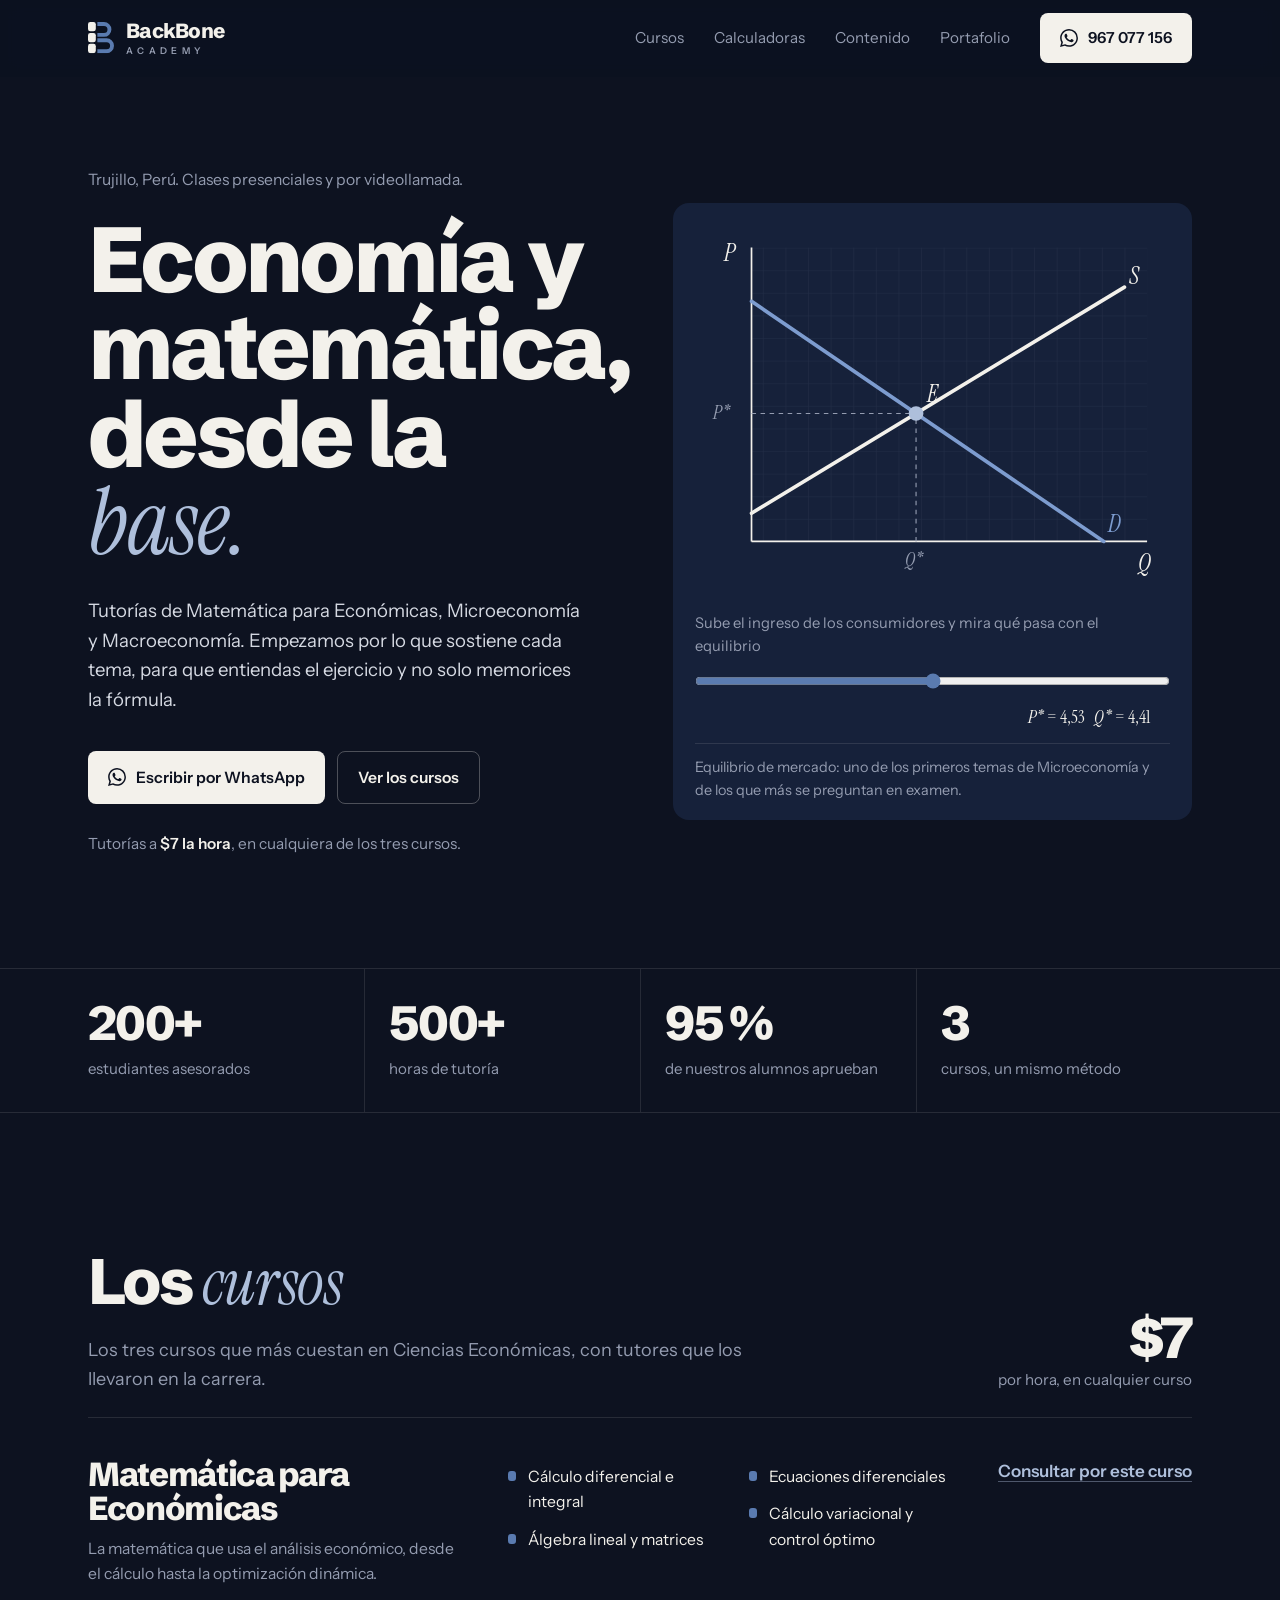
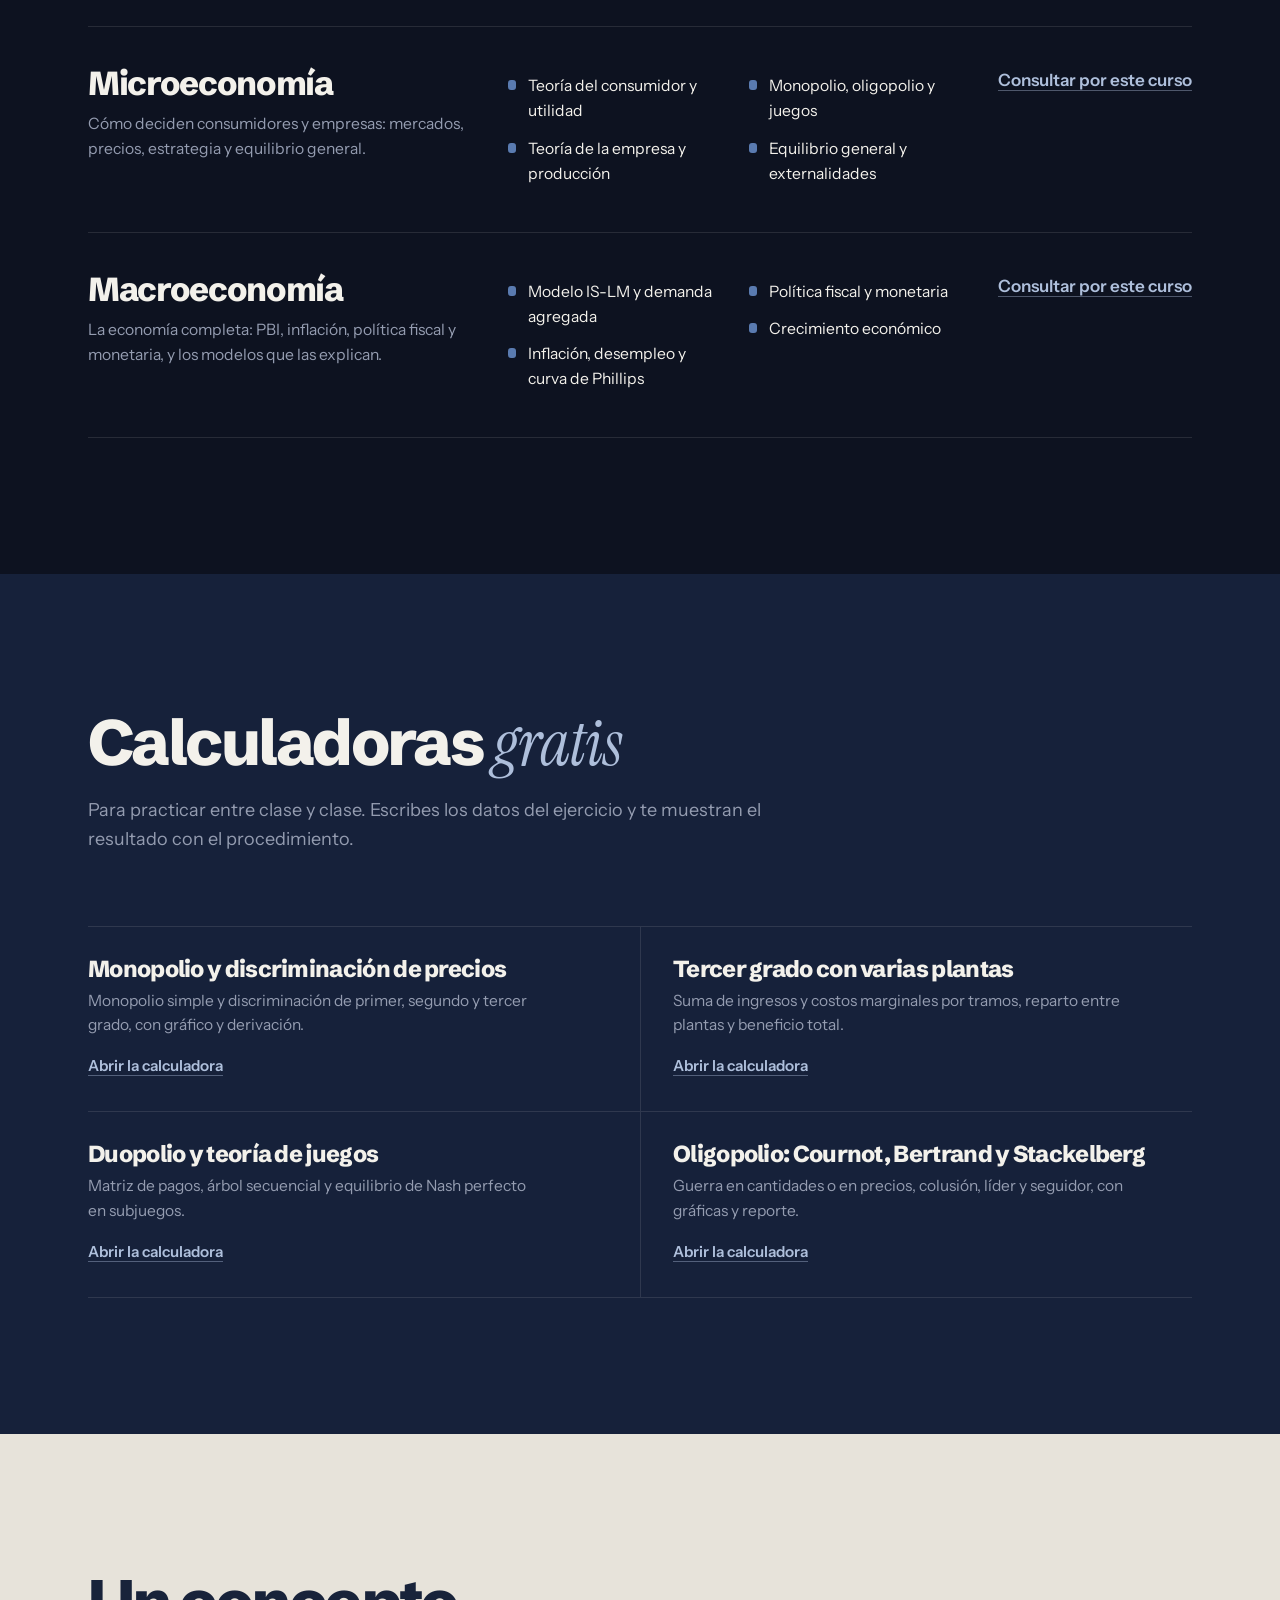
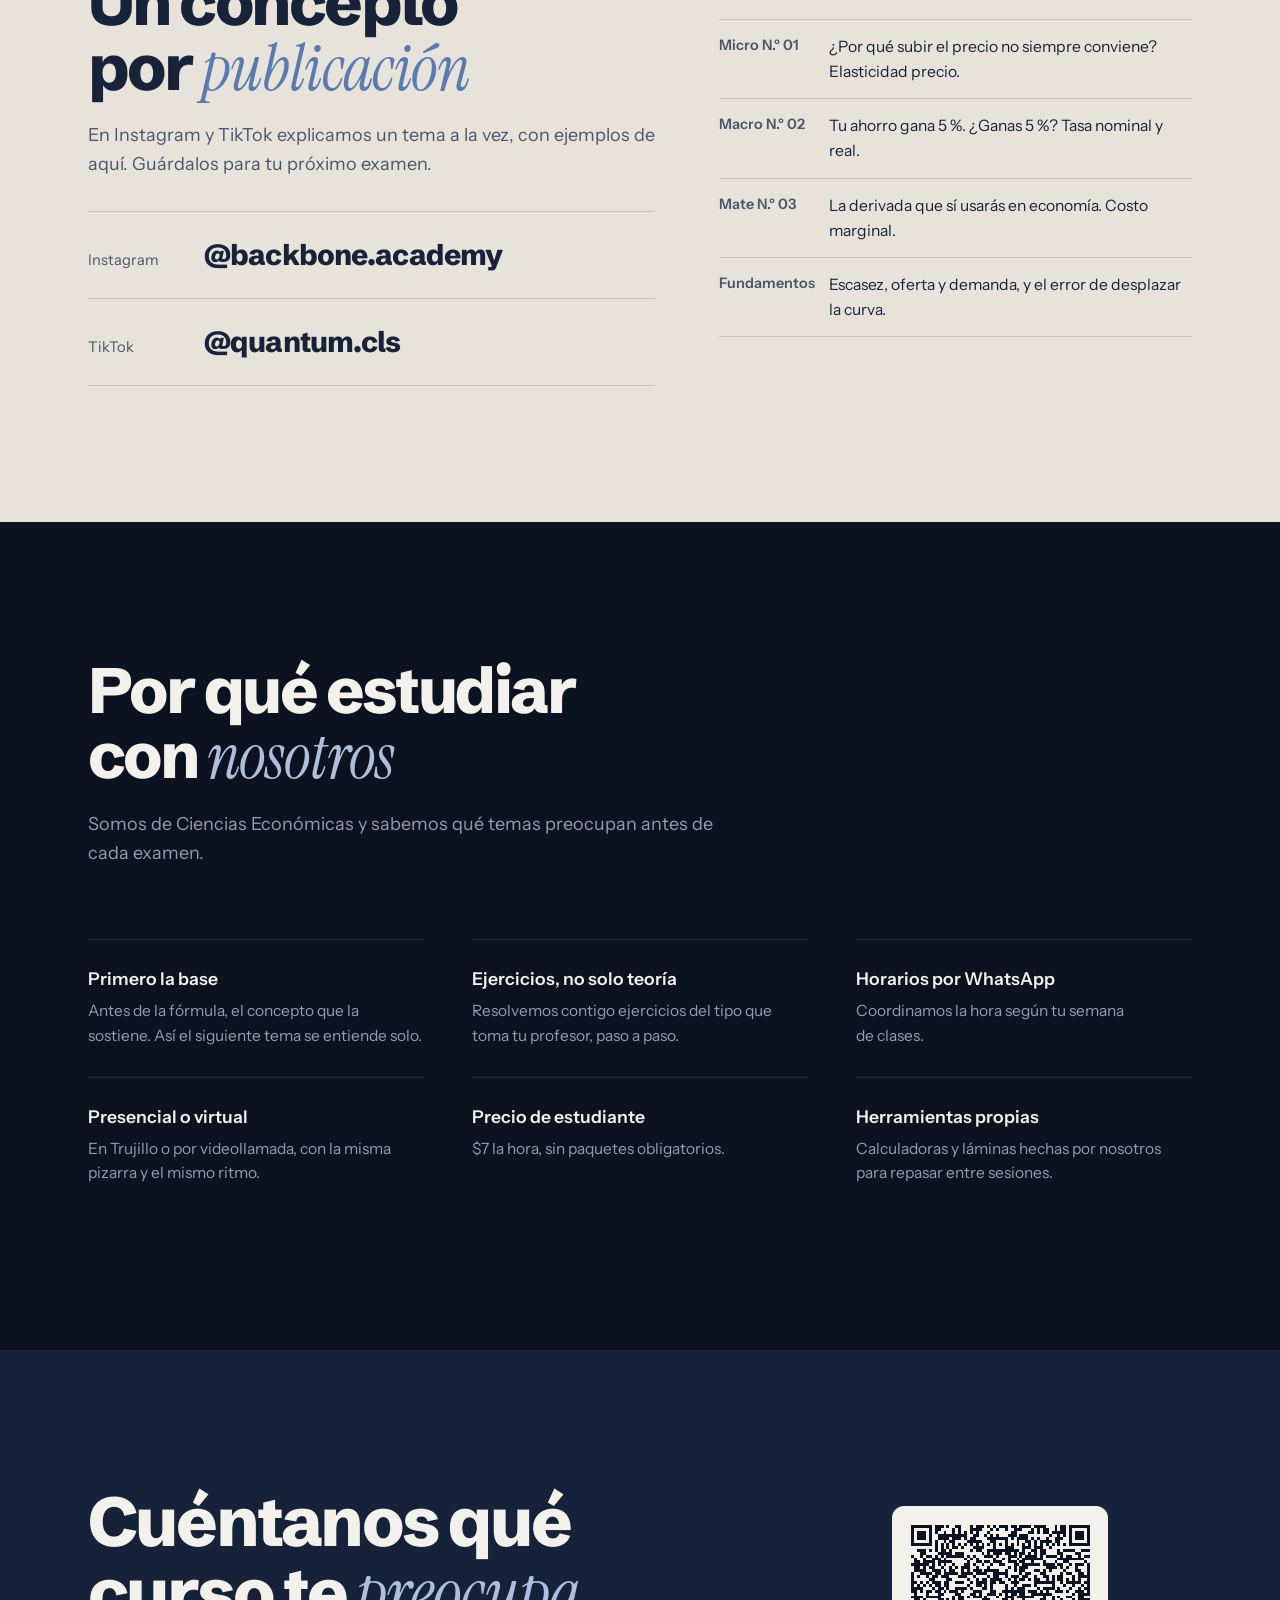
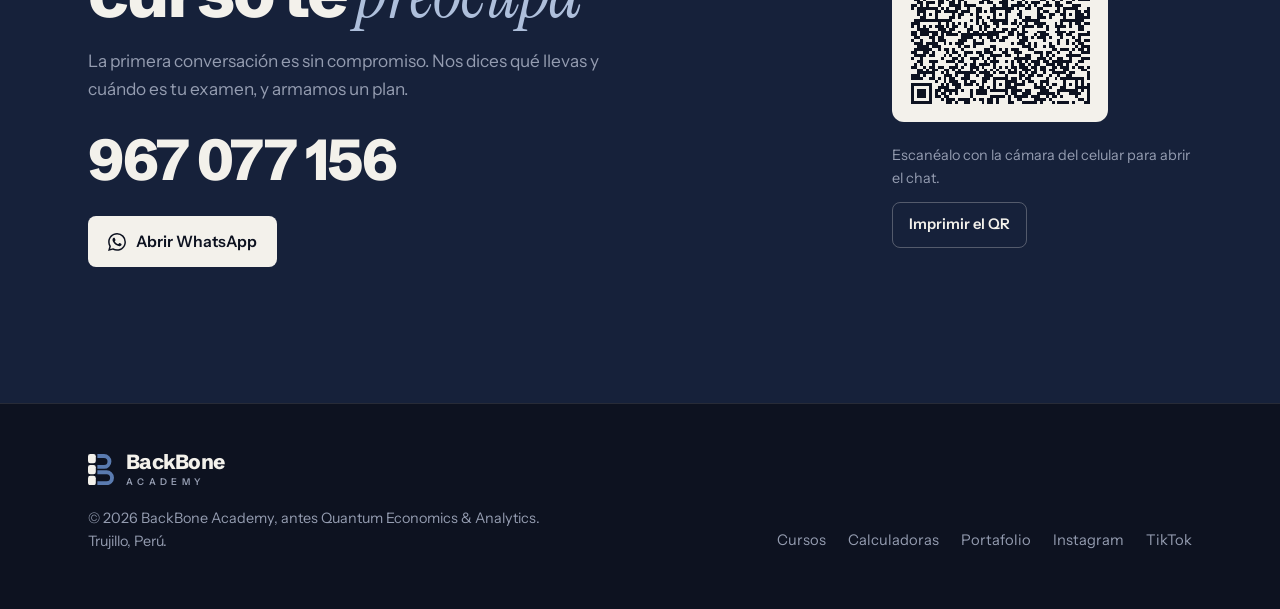
==== academia/index.html @ a8d06985 "Portafolio de BackBone Academy (antes Quantum) Incluye el portafolio, la web de la academia con la m" ====
<!DOCTYPE html>
<html lang="es">
<head>
  <meta charset="UTF-8">
  <meta name="viewport" content="width=device-width, initial-scale=1.0">
  <title>BackBone Academy · Tutorías de economía y matemática en Trujillo</title>
  <meta name="description" content="Tutorías de Matemática para Económicas, Microeconomía y Macroeconomía en Trujillo y por videollamada. Calculadoras gratuitas y contenido para aprender desde la base.">
  <meta name="theme-color" content="#0D1220">
  <link rel="icon" href="../assets/img/favicon.svg" type="image/svg+xml">
  <link rel="preload" href="../assets/fonts/schibsted-grotesk-latin-800-normal.woff2" as="font" type="font/woff2" crossorigin>
  <link rel="stylesheet" href="../assets/css/fuentes.css">
  <link rel="stylesheet" href="../assets/css/backbone.css">
  <script src="../assets/vendor/qrcode.min.js"></script>

  <style>
    /* ── Hero ───────────────────────────────── */
    .hero { padding: clamp(48px, 7vw, 96px) 0 clamp(72px, 9vw, 112px); }
    .hero-rejilla { display: grid; grid-template-columns: minmax(0, 1fr) minmax(0, 1.02fr); gap: clamp(40px, 6vw, 88px); align-items: center; }
    .hero-lugar { color: var(--gris-claro); font-size: .98rem; margin-bottom: 24px; }
    .hero h1 { font-size: clamp(3rem, 7.2vw, 5.8rem); line-height: .95; margin-bottom: 28px; }
    .hero-texto { font-size: 1.16rem; color: #D5D9E2; max-width: 46ch; margin-bottom: 36px; }
    .hero-botones { display: flex; gap: 12px; flex-wrap: wrap; }
    .hero-precio { margin-top: 28px; color: var(--gris-claro); font-size: .96rem; }
    .hero-precio strong { color: var(--marfil); font-weight: 600; }

    /* Figura de equilibrio */
    .fig { background: var(--profundo); border-radius: 16px; padding: 22px 22px 18px; }
    .fig svg { width: 100%; height: auto; }
    .fig .eje { stroke: var(--marfil); stroke-width: 1.5; }
    .fig .guia { stroke: var(--gris-claro); stroke-width: 1; stroke-dasharray: 4 4; }
    .fig .curva { fill: none; stroke-width: 3.2; stroke-linecap: round; }
    .fig .oferta { stroke: var(--marfil); }
    .fig .demanda { stroke: var(--acero-vivo); }
    .fig .etq { font-family: var(--f-serif); font-style: italic; font-size: 21px; fill: var(--marfil); }
    .fig .etq-d { fill: var(--acero-vivo); }
    .fig .etq-p { font-size: 17px; fill: var(--gris-claro); }
    .fig .punto { fill: var(--niebla); }
    .dibuja { stroke-dasharray: 600; stroke-dashoffset: 600; animation: trazo 1.1s cubic-bezier(.3,.7,.2,1) forwards; }
    .dibuja.d2 { animation-delay: .3s; }
    .aparece { opacity: 0; animation: aparece .4s ease forwards 1.2s; }
    @keyframes trazo { to { stroke-dashoffset: 0; } }
    @keyframes aparece { to { opacity: 1; } }
    .fig-control { display: grid; grid-template-columns: 1fr auto; gap: 8px 20px; align-items: center; margin-top: 14px; }
    .fig-control label { font-size: .92rem; color: var(--gris-claro); }
    .fig-control input[type=range] { grid-column: 1 / -1; width: 100%; accent-color: var(--acero); height: 28px; }
    .fig-lectura { font-family: var(--f-serif); font-size: 1.1rem; text-align: right; white-space: nowrap; }
    .fig figcaption { margin-top: 12px; padding-top: 12px; border-top: 1px solid var(--linea); font-size: .9rem; color: var(--gris-claro); }

    /* ── Cifras ─────────────────────────────── */
    .cifras { border-top: 1px solid var(--linea); border-bottom: 1px solid var(--linea); }
    .cifras-fila { display: grid; grid-template-columns: repeat(4, 1fr); }
    .cifra { padding: 30px 24px; border-left: 1px solid var(--linea); }
    .cifra:first-child { border-left: 0; padding-left: 0; }
    .cifra b { display: block; font-family: var(--f-titular); font-weight: 800; letter-spacing: -0.04em; font-size: clamp(2.2rem, 4vw, 3rem); line-height: 1; margin-bottom: 8px; }
    .cifra span { color: var(--gris-claro); font-size: .94rem; }

    /* ── Cursos ─────────────────────────────── */
    .cursos-cabeza { display: flex; justify-content: space-between; align-items: flex-end; gap: 32px; flex-wrap: wrap; margin-bottom: 24px; }
    .cursos-cabeza .encabezado { margin-bottom: 0; }
    .tarifa { text-align: right; }
    .tarifa b { display: block; font-family: var(--f-titular); font-weight: 800; letter-spacing: -0.04em; font-size: 3.6rem; line-height: 1; }
    .tarifa span { color: var(--gris-claro); font-size: .95rem; }
    .curso { display: grid; grid-template-columns: 1.1fr 1.3fr auto; gap: 40px; padding: 40px 0; border-top: 1px solid var(--linea); align-items: start; }
    .curso:last-child { border-bottom: 1px solid var(--linea); }
    .curso h3 { font-size: clamp(1.6rem, 2.6vw, 2.1rem); margin-bottom: 10px; }
    .curso p { color: var(--gris-claro); max-width: 40ch; font-size: .98rem; }
    .curso ul { list-style: none; columns: 2; column-gap: 32px; }
    .curso li { padding: 6px 0 6px 20px; position: relative; break-inside: avoid; font-size: .98rem; }
    .curso li::before { content: ''; position: absolute; left: 0; top: 13px; width: 8px; height: 10px; border-radius: 3px; background: var(--acero); }
    .curso .enlace { white-space: nowrap; }

    /* ── Calculadoras ───────────────────────── */
    .calcs { display: grid; grid-template-columns: repeat(2, minmax(0, 1fr)); border-top: 1px solid var(--linea); }
    .calc { display: block; padding: 30px 32px 32px 0; border-bottom: 1px solid var(--linea); text-decoration: none; }
    .calc:nth-child(even) { padding: 30px 0 32px 32px; border-left: 1px solid var(--linea); }
    .calc h3 { font-size: 1.45rem; letter-spacing: -0.03em; margin-bottom: 8px; }
    .calc p { color: var(--gris-claro); font-size: .97rem; max-width: 46ch; margin-bottom: 14px; }
    .calc span { color: var(--niebla); font-weight: 600; font-size: .95rem; text-decoration: underline; text-underline-offset: 4px; text-decoration-color: rgba(174,191,219,.4); }
    .calc:hover span { text-decoration-color: currentColor; }
    .calc:hover h3 { color: #fff; }

    /* ── Contenido ──────────────────────────── */
    .redes { display: grid; grid-template-columns: 1.2fr 1fr; gap: clamp(32px, 5vw, 72px); align-items: center; }
    .redes-lista { list-style: none; border-top: 1px solid var(--linea-clara); }
    .redes-lista li { border-bottom: 1px solid var(--linea-clara); }
    .redes-lista a { display: grid; grid-template-columns: 100px 1fr; gap: 16px; align-items: baseline; padding: 20px 0; text-decoration: none; }
    .redes-lista span { color: var(--gris-oscuro); font-size: .92rem; }
    .redes-lista strong { font-family: var(--f-titular); font-weight: 800; letter-spacing: -0.03em; font-size: clamp(1.3rem, 2.6vw, 1.8rem); }
    .redes-lista a:hover strong { color: var(--acero); }
    .temas { list-style: none; }
    .temas li { padding: 14px 0; border-bottom: 1px solid var(--linea-clara); display: grid; grid-template-columns: 96px 1fr; gap: 14px; font-size: .98rem; }
    .temas li:first-child { border-top: 1px solid var(--linea-clara); }
    .temas b { font-weight: 600; color: var(--gris-oscuro); font-size: .9rem; }

    /* ── Por qué ────────────────────────────── */
    .razones { display: grid; grid-template-columns: repeat(3, 1fr); gap: 0 48px; }
    .razon { padding: 28px 0; border-top: 1px solid var(--linea); }
    .razon h3 { font-family: var(--f-texto); font-weight: 600; letter-spacing: 0; font-size: 1.1rem; line-height: 1.3; margin-bottom: 8px; }
    .razon p { color: var(--gris-claro); font-size: .97rem; }

    /* ── Contacto ───────────────────────────── */
    .contacto-rejilla { display: grid; grid-template-columns: 1.4fr 1fr; gap: 72px; align-items: center; }
    .contacto h2 { font-size: clamp(2.4rem, 5.4vw, 4.4rem); margin-bottom: 18px; }
    .contacto p { color: var(--gris-claro); max-width: 46ch; margin-bottom: 28px; font-size: 1.08rem; }
    .tel { display: inline-block; font-family: var(--f-titular); font-weight: 800; letter-spacing: -0.04em; font-size: clamp(2.2rem, 5vw, 3.6rem); line-height: 1; margin-bottom: 28px; text-decoration: none; }
    .tel:hover { color: var(--niebla); }
    .qr { justify-self: end; }
    .qr-caja { background: var(--marfil); padding: 16px; border-radius: 12px; display: inline-block; }
    #qr-canvas { display: block; }
    .qr p { font-size: .9rem; color: var(--gris-claro); margin: 14px 0 12px; max-width: 30ch; }
    .qr .boton { padding: 10px 16px; font-size: .92rem; }

    @media (max-width: 960px) {
      .hero-rejilla, .contacto-rejilla, .redes { grid-template-columns: 1fr; gap: 48px; }
      .curso { grid-template-columns: 1fr; gap: 18px; }
      .razones { grid-template-columns: 1fr 1fr; }
      .qr { justify-self: start; }
    }
    @media (max-width: 720px) {
      .cifras-fila { grid-template-columns: 1fr 1fr; }
      .cifra { border-left: 0; padding-left: 0; }
      .cifra:nth-child(-n+2) { border-bottom: 1px solid var(--linea); }
      .curso ul { columns: 1; }
      .tarifa { text-align: left; }
      .calcs { grid-template-columns: 1fr; }
      .calc, .calc:nth-child(even) { padding: 26px 0 28px; border-left: 0; }
      .razones { grid-template-columns: 1fr; }
      .temas li, .redes-lista a { grid-template-columns: 1fr; gap: 2px; }
    }
  </style>
</head>
<body>

<a class="saltar" href="#contenido">Saltar al contenido</a>

<svg width="0" height="0" style="position:absolute" aria-hidden="true">
  <symbol id="b" viewBox="0 0 100 120">
    <g fill="#F3F1EB"><rect width="30" height="36" rx="9"/><rect y="42" width="30" height="36" rx="9"/><rect y="84" width="30" height="36" rx="9"/></g>
    <g fill="#5A7BB0"><path d="M36 0H61.5A28.5 28.5 0 0 1 61.5 57H36V42H61.5A13.5 13.5 0 0 0 61.5 15H36Z"/><path d="M36 63H71.5A28.5 28.5 0 0 1 71.5 120H36V105H71.5A13.5 13.5 0 0 0 71.5 78H36Z"/></g>
  </symbol>
  <symbol id="wa" viewBox="0 0 24 24"><path fill="currentColor" d="M17.47 14.38c-.3-.15-1.76-.87-2.03-.97-.27-.1-.47-.15-.67.15-.2.3-.77.97-.94 1.16-.17.2-.35.22-.64.08-.3-.15-1.26-.46-2.39-1.48-.88-.79-1.48-1.76-1.65-2.06-.17-.3-.02-.46.13-.6.13-.14.3-.35.45-.52.15-.18.2-.3.3-.5.1-.2.05-.37-.03-.52-.07-.15-.67-1.61-.91-2.2-.24-.58-.49-.5-.67-.51h-.57c-.2 0-.52.07-.79.37-.27.3-1.04 1.02-1.04 2.48s1.06 2.88 1.21 3.07c.15.2 2.1 3.2 5.08 4.49.71.31 1.26.49 1.7.63.71.22 1.36.19 1.87.12.57-.09 1.76-.72 2-1.42.25-.69.25-1.29.18-1.41-.08-.12-.28-.2-.57-.35M12.05 21.79h0a9.87 9.87 0 0 1-5.03-1.38l-.36-.21-3.74.98 1-3.65-.24-.37a9.86 9.86 0 0 1-1.51-5.26c0-5.45 4.44-9.88 9.89-9.88a9.82 9.82 0 0 1 6.99 2.9 9.82 9.82 0 0 1 2.89 6.99c0 5.45-4.44 9.88-9.89 9.88M20.47 3.49A11.82 11.82 0 0 0 12.05 0C5.5 0 .16 5.34.16 11.89c0 2.1.55 4.14 1.59 5.95L.06 24l6.3-1.65a11.88 11.88 0 0 0 5.68 1.45h0c6.56 0 11.89-5.34 11.9-11.9a11.82 11.82 0 0 0-3.48-8.41z"/></symbol>
</svg>

<header class="cabecera" id="cabecera">
  <div class="envoltura cabecera-fila">
    <a class="logo" href="./" aria-label="BackBone Academy, inicio">
      <svg viewBox="0 0 100 120" aria-hidden="true"><use href="#b"/></svg>
      <span class="logo-texto"><span class="logo-nombre">BackBone</span><span class="logo-academy">ACADEMY</span></span>
    </a>
    <nav aria-label="Principal">
      <ul class="menu">
        <li><a href="#cursos">Cursos</a></li>
        <li><a href="#calculadoras">Calculadoras</a></li>
        <li><a href="#redes">Contenido</a></li>
        <li><a href="../">Portafolio</a></li>
        <li><a class="boton" href="https://wa.me/51967077156" target="_blank" rel="noopener"><svg aria-hidden="true"><use href="#wa"/></svg>967 077 156</a></li>
      </ul>
    </nav>
    <button class="hamburguesa" id="hamburguesa" aria-label="Abrir menú" aria-expanded="false" aria-controls="menu-movil"><span></span></button>
  </div>
  <nav class="menu-movil" id="menu-movil" aria-label="Menú móvil">
    <a href="#cursos">Cursos</a>
    <a href="#calculadoras">Calculadoras</a>
    <a href="#redes">Contenido</a>
    <a href="#contacto">Contacto</a>
    <a href="../">Portafolio</a>
  </nav>
</header>

<main id="contenido">

<section class="hero">
  <div class="envoltura hero-rejilla">
    <div>
      <p class="hero-lugar">Trujillo, Perú. Clases presenciales y por videollamada.</p>
      <h1>Economía y matemática, desde la <span class="serif">base.</span></h1>
      <p class="hero-texto">Tutorías de Matemática para Económicas, Microeconomía y Macroeconomía. Empezamos por lo que sostiene cada tema, para que entiendas el ejercicio y no solo memorices la fórmula.</p>
      <div class="hero-botones">
        <a class="boton" href="https://wa.me/51967077156?text=Hola%2C%20quiero%20informaci%C3%B3n%20sobre%20las%20tutor%C3%ADas%20de%20BackBone%20Academy" target="_blank" rel="noopener"><svg aria-hidden="true"><use href="#wa"/></svg>Escribir por WhatsApp</a>
        <a class="boton boton-linea" href="#cursos">Ver los cursos</a>
      </div>
      <p class="hero-precio">Tutorías a <strong>$7 la hora</strong>, en cualquiera de los tres cursos.</p>
    </div>

    <figure class="fig" aria-labelledby="fig-pie">
      <svg viewBox="0 0 420 330" role="img" aria-label="Gráfico de oferta y demanda con el punto de equilibrio">
        <defs>
          <pattern id="cuadricula" width="20" height="20" patternUnits="userSpaceOnUse">
            <path d="M20 0H0V20" fill="none" stroke="rgba(174,191,219,0.08)" stroke-width="1"/>
          </pattern>
        </defs>
        <rect x="50" y="20" width="350" height="260" fill="url(#cuadricula)"/>
        <line class="eje" x1="50" y1="280" x2="50" y2="20"/>
        <line class="eje" x1="50" y1="280" x2="400" y2="280"/>
        <text class="etq" x="26" y="32">P</text>
        <text class="etq" x="392" y="306">Q</text>
        <line id="curva-s" class="curva oferta dibuja" x1="50" y1="255" x2="380" y2="55"/>
        <line id="curva-d" class="curva demanda dibuja d2" x1="50" y1="67.5" x2="380" y2="270"/>
        <text class="etq aparece" x="384" y="52">S</text>
        <text id="etq-d" class="etq etq-d aparece" x="384" y="266">D</text>
        <g class="aparece">
          <line id="guia-h" class="guia" x1="50" y1="0" x2="0" y2="0"/>
          <line id="guia-v" class="guia" x1="0" y1="280" x2="0" y2="0"/>
          <circle id="punto-e" class="punto" r="6.5" cx="0" cy="0"/>
          <text id="etq-e" class="etq" x="0" y="0">E</text>
          <text id="etq-p" class="etq etq-p" x="10" y="0">P*</text>
          <text id="etq-q" class="etq etq-p" x="0" y="302">Q*</text>
        </g>
      </svg>
      <div class="fig-control">
        <label for="ingreso">Sube el ingreso de los consumidores y mira qué pasa con el equilibrio</label>
        <input type="range" id="ingreso" min="6" max="11" step="0.1" value="8.5">
        <output class="fig-lectura" id="lectura" for="ingreso" aria-live="polite"></output>
      </div>
      <figcaption id="fig-pie">Equilibrio de mercado: uno de los primeros temas de Microeconomía y de los que más se preguntan en examen.</figcaption>
    </figure>
  </div>
</section>

<section class="cifras" aria-label="BackBone Academy en cifras">
  <div class="envoltura cifras-fila">
    <div class="cifra"><b>200+</b><span>estudiantes asesorados</span></div>
    <div class="cifra"><b>500+</b><span>horas de tutoría</span></div>
    <div class="cifra"><b>95 %</b><span>de nuestros alumnos aprueban</span></div>
    <div class="cifra"><b>3</b><span>cursos, un mismo método</span></div>
  </div>
</section>

<section class="seccion" id="cursos">
  <div class="envoltura">
    <div class="cursos-cabeza">
      <div class="encabezado">
        <h2>Los <span class="serif">cursos</span></h2>
        <p>Los tres cursos que más cuestan en Ciencias Económicas, con tutores que los llevaron en la carrera.</p>
      </div>
      <div class="tarifa"><b>$7</b><span>por hora, en cualquier curso</span></div>
    </div>

    <article class="curso">
      <div>
        <h3>Matemática para Económicas</h3>
        <p>La matemática que usa el análisis económico, desde el cálculo hasta la optimización dinámica.</p>
      </div>
      <ul>
        <li>Cálculo diferencial e integral</li>
        <li>Álgebra lineal y matrices</li>
        <li>Ecuaciones diferenciales</li>
        <li>Cálculo variacional y control óptimo</li>
      </ul>
      <a class="enlace" href="https://wa.me/51967077156?text=Hola%2C%20quiero%20tutor%C3%ADa%20de%20Matem%C3%A1tica%20para%20Econ%C3%B3micas" target="_blank" rel="noopener">Consultar por este curso</a>
    </article>

    <article class="curso">
      <div>
        <h3>Microeconomía</h3>
        <p>Cómo deciden consumidores y empresas: mercados, precios, estrategia y equilibrio general.</p>
      </div>
      <ul>
        <li>Teoría del consumidor y utilidad</li>
        <li>Teoría de la empresa y producción</li>
        <li>Monopolio, oligopolio y juegos</li>
        <li>Equilibrio general y externalidades</li>
      </ul>
      <a class="enlace" href="https://wa.me/51967077156?text=Hola%2C%20quiero%20tutor%C3%ADa%20de%20Microeconom%C3%ADa" target="_blank" rel="noopener">Consultar por este curso</a>
    </article>

    <article class="curso">
      <div>
        <h3>Macroeconomía</h3>
        <p>La economía completa: PBI, inflación, política fiscal y monetaria, y los modelos que las explican.</p>
      </div>
      <ul>
        <li>Modelo IS-LM y demanda agregada</li>
        <li>Inflación, desempleo y curva de Phillips</li>
        <li>Política fiscal y monetaria</li>
        <li>Crecimiento económico</li>
      </ul>
      <a class="enlace" href="https://wa.me/51967077156?text=Hola%2C%20quiero%20tutor%C3%ADa%20de%20Macroeconom%C3%ADa" target="_blank" rel="noopener">Consultar por este curso</a>
    </article>
  </div>
</section>

<section class="seccion seccion-alterna" id="calculadoras">
  <div class="envoltura">
    <div class="encabezado">
      <h2>Calculadoras <span class="serif">gratis</span></h2>
      <p>Para practicar entre clase y clase. Escribes los datos del ejercicio y te muestran el resultado con el procedimiento.</p>
    </div>
    <div class="calcs">
      <a class="calc" href="../herramientas/monopolio/">
        <h3>Monopolio y discriminación de precios</h3>
        <p>Monopolio simple y discriminación de primer, segundo y tercer grado, con gráfico y derivación.</p>
        <span>Abrir la calculadora</span>
      </a>
      <a class="calc" href="../herramientas/monopolio-tercer-grado/">
        <h3>Tercer grado con varias plantas</h3>
        <p>Suma de ingresos y costos marginales por tramos, reparto entre plantas y beneficio total.</p>
        <span>Abrir la calculadora</span>
      </a>
      <a class="calc" href="../herramientas/duopolio/">
        <h3>Duopolio y teoría de juegos</h3>
        <p>Matriz de pagos, árbol secuencial y equilibrio de Nash perfecto en subjuegos.</p>
        <span>Abrir la calculadora</span>
      </a>
      <a class="calc" href="../herramientas/oligopolios/">
        <h3>Oligopolio: Cournot, Bertrand y Stackelberg</h3>
        <p>Guerra en cantidades o en precios, colusión, líder y seguidor, con gráficas y reporte.</p>
        <span>Abrir la calculadora</span>
      </a>
    </div>
  </div>
</section>

<section class="seccion seccion-clara" id="redes">
  <div class="envoltura redes">
    <div>
      <div class="encabezado" style="margin-bottom:32px">
        <h2>Un concepto por <span class="serif">publicación</span></h2>
        <p>En Instagram y TikTok explicamos un tema a la vez, con ejemplos de aquí. Guárdalos para tu próximo examen.</p>
      </div>
      <ul class="redes-lista">
        <li><a href="https://www.instagram.com/backbone.academy/" target="_blank" rel="noopener"><span>Instagram</span><strong>@backbone.academy</strong></a></li>
        <li><a href="https://www.tiktok.com/@quantum.cls" target="_blank" rel="noopener"><span>TikTok</span><strong>@quantum.cls</strong></a></li>
      </ul>
    </div>
    <ul class="temas" aria-label="Algunos temas publicados">
      <li><b>Micro N.º 01</b><span>¿Por qué subir el precio no siempre conviene? Elasticidad precio.</span></li>
      <li><b>Macro N.º 02</b><span>Tu ahorro gana 5&nbsp;%. ¿Ganas 5&nbsp;%? Tasa nominal y real.</span></li>
      <li><b>Mate N.º 03</b><span>La derivada que sí usarás en economía. Costo marginal.</span></li>
      <li><b>Fundamentos</b><span>Escasez, oferta y demanda, y el error de desplazar la curva.</span></li>
    </ul>
  </div>
</section>

<section class="seccion" id="nosotros">
  <div class="envoltura">
    <div class="encabezado">
      <h2>Por qué estudiar con <span class="serif">nosotros</span></h2>
      <p>Somos de Ciencias Económicas y sabemos qué temas preocupan antes de cada examen.</p>
    </div>
    <div class="razones">
      <div class="razon"><h3>Primero la base</h3><p>Antes de la fórmula, el concepto que la sostiene. Así el siguiente tema se entiende solo.</p></div>
      <div class="razon"><h3>Ejercicios, no solo teoría</h3><p>Resolvemos contigo ejercicios del tipo que toma tu profesor, paso a paso.</p></div>
      <div class="razon"><h3>Horarios por WhatsApp</h3><p>Coordinamos la hora según tu semana de clases.</p></div>
      <div class="razon"><h3>Presencial o virtual</h3><p>En Trujillo o por videollamada, con la misma pizarra y el mismo ritmo.</p></div>
      <div class="razon"><h3>Precio de estudiante</h3><p>$7 la hora, sin paquetes obligatorios.</p></div>
      <div class="razon"><h3>Herramientas propias</h3><p>Calculadoras y láminas hechas por nosotros para repasar entre sesiones.</p></div>
    </div>
  </div>
</section>

<section class="seccion seccion-alterna contacto" id="contacto">
  <div class="envoltura contacto-rejilla">
    <div>
      <h2>Cuéntanos qué curso te <span class="serif">preocupa</span></h2>
      <p>La primera conversación es sin compromiso. Nos dices qué llevas y cuándo es tu examen, y armamos un plan.</p>
      <a class="tel" href="https://wa.me/51967077156" target="_blank" rel="noopener">967 077 156</a>
      <div>
        <a class="boton" href="https://wa.me/51967077156?text=Hola%2C%20quiero%20informaci%C3%B3n%20sobre%20las%20tutor%C3%ADas%20de%20BackBone%20Academy" target="_blank" rel="noopener"><svg aria-hidden="true"><use href="#wa"/></svg>Abrir WhatsApp</a>
      </div>
    </div>
    <div class="qr">
      <div class="qr-caja"><canvas id="qr-canvas" role="img" aria-label="Código QR para escribirnos por WhatsApp"></canvas></div>
      <p>Escanéalo con la cámara del celular para abrir el chat.</p>
      <button class="boton boton-linea" type="button" id="imprimir-qr">Imprimir el QR</button>
    </div>
  </div>
</section>

</main>

<footer class="pie">
  <div class="envoltura pie-fila">
    <div>
      <a class="logo" href="./" aria-label="BackBone Academy, inicio">
        <svg viewBox="0 0 100 120" aria-hidden="true"><use href="#b"/></svg>
        <span class="logo-texto"><span class="logo-nombre">BackBone</span><span class="logo-academy">ACADEMY</span></span>
      </a>
      <p>© 2026 BackBone Academy, antes Quantum Economics &amp; Analytics. Trujillo, Perú.</p>
    </div>
    <nav aria-label="Pie de página">
      <a href="#cursos">Cursos</a>
      <a href="#calculadoras">Calculadoras</a>
      <a href="../">Portafolio</a>
      <a href="https://www.instagram.com/backbone.academy/" target="_blank" rel="noopener">Instagram</a>
      <a href="https://www.tiktok.com/@quantum.cls" target="_blank" rel="noopener">TikTok</a>
    </nav>
  </div>
</footer>

<canvas id="qr-canvas-print" hidden></canvas>

<script>
/* Cabecera y menú móvil */
const cabecera = document.getElementById('cabecera');
const marcar = () => cabecera.classList.toggle('con-borde', window.scrollY > 8);
window.addEventListener('scroll', marcar, { passive: true }); marcar();
const btnMenu = document.getElementById('hamburguesa');
const menu = document.getElementById('menu-movil');
btnMenu.addEventListener('click', () => {
  const abierto = menu.classList.toggle('abierto');
  btnMenu.setAttribute('aria-expanded', abierto);
  btnMenu.setAttribute('aria-label', abierto ? 'Cerrar menú' : 'Abrir menú');
});
menu.querySelectorAll('a').forEach(a => a.addEventListener('click', () => {
  menu.classList.remove('abierto'); btnMenu.setAttribute('aria-expanded', 'false');
}));

/* Gráfico de equilibrio. Unidades: P y Q de 0 a 10.
   Oferta P = 1 + 0,8·Q; demanda P = A − 0,9·Q, donde A sube con el ingreso. */
(function () {
  const X0 = 50, Y0 = 280, UX = 33, UY = 25;
  const sx = q => X0 + q * UX, sy = p => Y0 - p * UY;
  const $ = id => document.getElementById(id);
  const control = $('ingreso'), lectura = $('lectura');
  const fmt = n => n.toFixed(2).replace('.', ',');
  function dibujar() {
    const A = parseFloat(control.value);
    const qMax = Math.min(10, A / 0.9);
    const d = $('curva-d');
    d.setAttribute('x1', sx(0)); d.setAttribute('y1', sy(A));
    d.setAttribute('x2', sx(qMax)); d.setAttribute('y2', sy(A - 0.9 * qMax));
    $('etq-d').setAttribute('x', sx(qMax) + 4);
    $('etq-d').setAttribute('y', Math.min(sy(A - 0.9 * qMax) - 4, 272));
    const q = (A - 1) / 1.7, p = 1 + 0.8 * q, ex = sx(q), ey = sy(p);
    $('punto-e').setAttribute('cx', ex); $('punto-e').setAttribute('cy', ey);
    $('etq-e').setAttribute('x', ex + 10); $('etq-e').setAttribute('y', ey - 10);
    $('guia-h').setAttribute('x2', ex); $('guia-h').setAttribute('y1', ey); $('guia-h').setAttribute('y2', ey);
    $('guia-v').setAttribute('x1', ex); $('guia-v').setAttribute('x2', ex); $('guia-v').setAttribute('y2', ey);
    $('etq-p').setAttribute('x', 16); $('etq-p').setAttribute('y', ey + 5);
    $('etq-q').setAttribute('x', ex - 10);
    lectura.innerHTML = `<em>P*</em> = ${fmt(p)}&nbsp;&nbsp; <em>Q*</em> = ${fmt(q)}`;
  }
  control.addEventListener('input', () => { $('curva-d').classList.remove('dibuja'); dibujar(); });
  dibujar();
})();

/* Código QR */
const waUrl = 'https://wa.me/51967077156?text=Hola%2C%20quiero%20informaci%C3%B3n%20sobre%20las%20tutor%C3%ADas%20de%20BackBone%20Academy';
if (window.QRCode) {
  const opts = { color: { dark: '#0D1220', light: '#F3F1EB' }, errorCorrectionLevel: 'H' };
  QRCode.toCanvas(document.getElementById('qr-canvas'), waUrl, { ...opts, width: 184, margin: 1 }, e => e && console.error(e));
  QRCode.toCanvas(document.getElementById('qr-canvas-print'), waUrl, { ...opts, color: { dark: '#0D1220', light: '#ffffff' }, width: 320, margin: 3 }, e => e && console.error(e));
}

/* Hoja imprimible con el QR */
document.getElementById('imprimir-qr').addEventListener('click', () => {
  const ventana = window.open('', '_blank', 'width=600,height=780');
  if (!ventana) return;
  const dataUrl = document.getElementById('qr-canvas-print').toDataURL('image/png');
  ventana.document.write(`<!DOCTYPE html><html lang="es"><head><meta charset="UTF-8"><title>QR · BackBone Academy</title>
    <link href="https://fonts.googleapis.com/css2?family=Instrument+Sans:wght@400;600&family=Schibsted+Grotesk:wght@800&display=swap" rel="stylesheet">
    <style>*{box-sizing:border-box;margin:0;padding:0}body{font-family:'Instrument Sans',Arial,sans-serif;color:#18233A;display:flex;align-items:center;justify-content:center;min-height:100vh}
    .hoja{border:2px solid #18233A;border-radius:14px;padding:40px 48px;text-align:center;max-width:420px}
    .marca{display:flex;align-items:center;justify-content:center;gap:12px;margin-bottom:6px}
    h1{font-family:'Schibsted Grotesk',Arial,sans-serif;font-weight:800;letter-spacing:-.035em;font-size:2.1rem}
    .sub{color:#4C5468;margin:0 0 24px}img{margin:0 auto 16px;display:block}
    .num{font-family:'Schibsted Grotesk',Arial,sans-serif;font-weight:800;letter-spacing:-.03em;font-size:1.9rem}
    .det{color:#4C5468;font-size:.92rem;margin-top:4px}.cursos{margin-top:20px;padding-top:16px;border-top:1px solid #C9CEDA;font-size:.92rem}</style></head>
    <body><div class="hoja"><div class="marca"><svg width="30" viewBox="0 0 100 120"><g fill="#18233A"><rect width="30" height="36" rx="9"/><rect y="42" width="30" height="36" rx="9"/><rect y="84" width="30" height="36" rx="9"/></g><g fill="#5A7BB0"><path d="M36 0H61.5A28.5 28.5 0 0 1 61.5 57H36V42H61.5A13.5 13.5 0 0 0 61.5 15H36Z"/><path d="M36 63H71.5A28.5 28.5 0 0 1 71.5 120H36V105H71.5A13.5 13.5 0 0 0 71.5 78H36Z"/></g></svg><h1>BackBone Academy</h1></div>
    <p class="sub">Aprende desde la base. Trujillo, Perú</p>
    <img src="${dataUrl}" width="240" height="240" alt="QR de WhatsApp">
    <div class="num">967 077 156</div><p class="det">Escanea el código para escribirnos por WhatsApp</p>
    <p class="cursos">Matemática para Económicas, Microeconomía y Macroeconomía.<br>Tutorías a <strong>$7 la hora</strong>.</p></div>
    <script>window.onload=function(){window.print()}<\/script></body></html>`);
  ventana.document.close();
});
</script>
</body>
</html>
---- assets/css/fuentes.css ----
/* Tipografías de la marca, servidas desde el propio sitio (licencia SIL Open Font License). */
@font-face { font-family: 'Schibsted Grotesk'; font-style: normal; font-weight: 600; font-display: swap; src: url(../fonts/schibsted-grotesk-latin-600-normal.woff2) format('woff2'); }
@font-face { font-family: 'Schibsted Grotesk'; font-style: normal; font-weight: 800; font-display: swap; src: url(../fonts/schibsted-grotesk-latin-800-normal.woff2) format('woff2'); }
@font-face { font-family: 'Instrument Sans'; font-style: normal; font-weight: 400; font-display: swap; src: url(../fonts/instrument-sans-latin-400-normal.woff2) format('woff2'); }
@font-face { font-family: 'Instrument Sans'; font-style: normal; font-weight: 500; font-display: swap; src: url(../fonts/instrument-sans-latin-500-normal.woff2) format('woff2'); }
@font-face { font-family: 'Instrument Sans'; font-style: normal; font-weight: 600; font-display: swap; src: url(../fonts/instrument-sans-latin-600-normal.woff2) format('woff2'); }
@font-face { font-family: 'Instrument Sans'; font-style: normal; font-weight: 700; font-display: swap; src: url(../fonts/instrument-sans-latin-700-normal.woff2) format('woff2'); }
@font-face { font-family: 'Instrument Serif'; font-style: normal; font-weight: 400; font-display: swap; src: url(../fonts/instrument-serif-latin-400-normal.woff2) format('woff2'); }
@font-face { font-family: 'Instrument Serif'; font-style: italic; font-weight: 400; font-display: swap; src: url(../fonts/instrument-serif-latin-400-italic.woff2) format('woff2'); }
---- assets/css/backbone.css ----
/* BackBone Academy: base compartida del portafolio y la web.
   Colores y tipografías tomados del manual de marca (7 de octubre de 2026). */

*, *::before, *::after { box-sizing: border-box; margin: 0; padding: 0; }

:root {
  --medianoche: #0D1220;   /* fondo principal */
  --profundo:   #16213A;   /* fondo alterno */
  --pizarra:    #18233A;   /* columna del logo, texto sobre claro */
  --acero:      #5A7BB0;   /* acento: arcos de la B, énfasis */
  --niebla:     #AEBFDB;   /* cursiva sobre oscuro */
  --piedra:     #E7E3DA;   /* fondo claro */
  --marfil:     #F3F1EB;   /* blanco de marca */
  --gris:       #6B7385;   /* gris pizarra del manual */

  /* derivados para contraste AA */
  --gris-claro: #949CB0;   /* texto secundario sobre medianoche */
  --gris-oscuro:#4C5468;   /* texto secundario sobre piedra */
  --linea:      rgba(243, 241, 235, 0.11);
  --linea-clara:rgba(24, 35, 58, 0.16);
  --acero-vivo: #7D9CCF;   /* acero aclarado para texto pequeño sobre oscuro */

  --f-titular: 'Schibsted Grotesk', 'Helvetica Neue', Arial, sans-serif;
  --f-serif:   'Instrument Serif', Georgia, serif;
  --f-texto:   'Instrument Sans', 'Helvetica Neue', Arial, sans-serif;

  --ancho: 1200px;
  --margen: clamp(20px, 4vw, 48px);
}

html { scroll-behavior: smooth; -webkit-text-size-adjust: 100%; }
body {
  font-family: var(--f-texto);
  font-size: 1.0625rem;
  line-height: 1.6;
  background: var(--medianoche);
  color: var(--marfil);
  -webkit-font-smoothing: antialiased;
  overflow-x: hidden;
}
img, svg { display: block; max-width: 100%; }
a { color: inherit; }
button { font: inherit; color: inherit; background: none; border: 0; cursor: pointer; }

h1, h2, h3 {
  font-family: var(--f-titular);
  font-weight: 800;
  letter-spacing: -0.04em;
  line-height: 1.02;
  text-wrap: balance;
}
/* La firma de la marca: una sola palabra en serif cursiva dentro del titular */
.serif {
  font-family: var(--f-serif);
  font-style: italic;
  font-weight: 400;
  letter-spacing: -0.01em;
  color: var(--niebla);
}
p { text-wrap: pretty; }

:focus-visible { outline: 2px solid var(--niebla); outline-offset: 3px; border-radius: 3px; }

.envoltura { max-width: var(--ancho); margin: 0 auto; padding: 0 var(--margen); }

.saltar {
  position: absolute; left: 12px; top: -60px; z-index: 100;
  background: var(--marfil); color: var(--medianoche);
  padding: 10px 16px; border-radius: 6px; font-weight: 600; text-decoration: none;
}
.saltar:focus { top: 12px; }

/* ── Logo ─────────────────────────────── */
.logo { display: inline-flex; align-items: center; gap: 12px; text-decoration: none; }
.logo svg { width: 26px; height: auto; flex-shrink: 0; }
.logo-texto { display: flex; flex-direction: column; line-height: 1; }
.logo-nombre {
  font-family: var(--f-titular); font-weight: 800; font-size: 1.28rem;
  letter-spacing: -0.035em;
}
.logo-academy {
  font-family: var(--f-texto); font-weight: 600; font-size: .58rem;
  letter-spacing: .47em; margin-top: 4px; color: var(--gris-claro);
}

/* ── Cabecera ─────────────────────────── */
.cabecera {
  position: sticky; top: 0; z-index: 40;
  background: rgba(13, 18, 32, .92);
  backdrop-filter: saturate(140%) blur(10px);
  -webkit-backdrop-filter: saturate(140%) blur(10px);
  border-bottom: 1px solid transparent;
  transition: border-color .2s;
}
.cabecera.con-borde { border-bottom-color: var(--linea); }
.cabecera-fila { display: flex; align-items: center; justify-content: space-between; height: 76px; gap: 24px; }
.menu { display: flex; align-items: center; gap: 30px; list-style: none; }
.menu a { text-decoration: none; font-size: .95rem; color: var(--gris-claro); transition: color .15s; }
.menu a:hover, .menu a[aria-current="true"] { color: var(--marfil); }
.menu .boton { color: var(--medianoche); }
.menu .boton:hover { color: var(--medianoche); }
.hamburguesa { display: none; width: 44px; height: 44px; align-items: center; justify-content: center; }
.hamburguesa span { display: block; width: 22px; height: 2px; background: var(--marfil); box-shadow: 0 7px 0 var(--marfil), 0 -7px 0 var(--marfil); }
.menu-movil { display: none; flex-direction: column; padding: 4px var(--margen) 20px; border-top: 1px solid var(--linea); }
.menu-movil a { padding: 14px 0; text-decoration: none; border-bottom: 1px solid var(--linea); }
.menu-movil a:last-child { border-bottom: 0; }
.menu-movil.abierto { display: flex; }

/* ── Botones y enlaces ─────────────────── */
.boton {
  display: inline-flex; align-items: center; gap: 10px;
  padding: 13px 20px; border-radius: 8px;
  font-weight: 600; font-size: .98rem; text-decoration: none;
  background: var(--marfil); color: var(--medianoche);
  transition: background-color .15s, color .15s, border-color .15s;
}
.boton:hover { background: #fff; }
.boton svg { width: 18px; height: 18px; flex-shrink: 0; }
.boton-linea { background: transparent; color: var(--marfil); border: 1px solid rgba(243,241,235,.28); }
.boton-linea:hover { background: transparent; border-color: var(--marfil); }
.enlace {
  color: var(--niebla); font-weight: 600; text-decoration: underline;
  text-decoration-color: rgba(174,191,219,.4); text-underline-offset: 4px; text-decoration-thickness: 1px;
}
.enlace:hover { text-decoration-color: currentColor; }

/* ── Secciones ─────────────────────────── */
.seccion { padding: clamp(80px, 11vw, 136px) 0; }
.seccion-alterna { background: var(--profundo); }
.seccion-clara { background: var(--piedra); color: var(--pizarra); }
.seccion-clara .serif { color: var(--acero); }
.seccion-clara .enlace { color: var(--pizarra); text-decoration-color: rgba(24,35,58,.35); }
.encabezado { max-width: 680px; margin-bottom: clamp(44px, 6vw, 72px); }
.encabezado h2 { font-size: clamp(2.3rem, 5.4vw, 4rem); margin-bottom: 20px; }
.encabezado p { color: var(--gris-claro); font-size: 1.125rem; max-width: 58ch; }
.seccion-clara .encabezado p { color: var(--gris-oscuro); }

/* ── Pie ───────────────────────────────── */
.pie { padding: 48px 0 56px; border-top: 1px solid var(--linea); }
.pie-fila { display: flex; justify-content: space-between; align-items: flex-end; gap: 32px; flex-wrap: wrap; }
.pie p { font-size: .9rem; color: var(--gris-claro); margin-top: 14px; max-width: 46ch; }
.pie nav { display: flex; gap: 22px; flex-wrap: wrap; font-size: .92rem; }
.pie nav a { color: var(--gris-claro); text-decoration: none; }
.pie nav a:hover { color: var(--marfil); }

@media (max-width: 860px) {
  .menu { display: none; }
  .hamburguesa { display: inline-flex; }
}

@media (prefers-reduced-motion: reduce) {
  html { scroll-behavior: auto; }
  *, *::before, *::after { animation-duration: .001ms !important; animation-delay: 0ms !important; transition: none !important; }
}
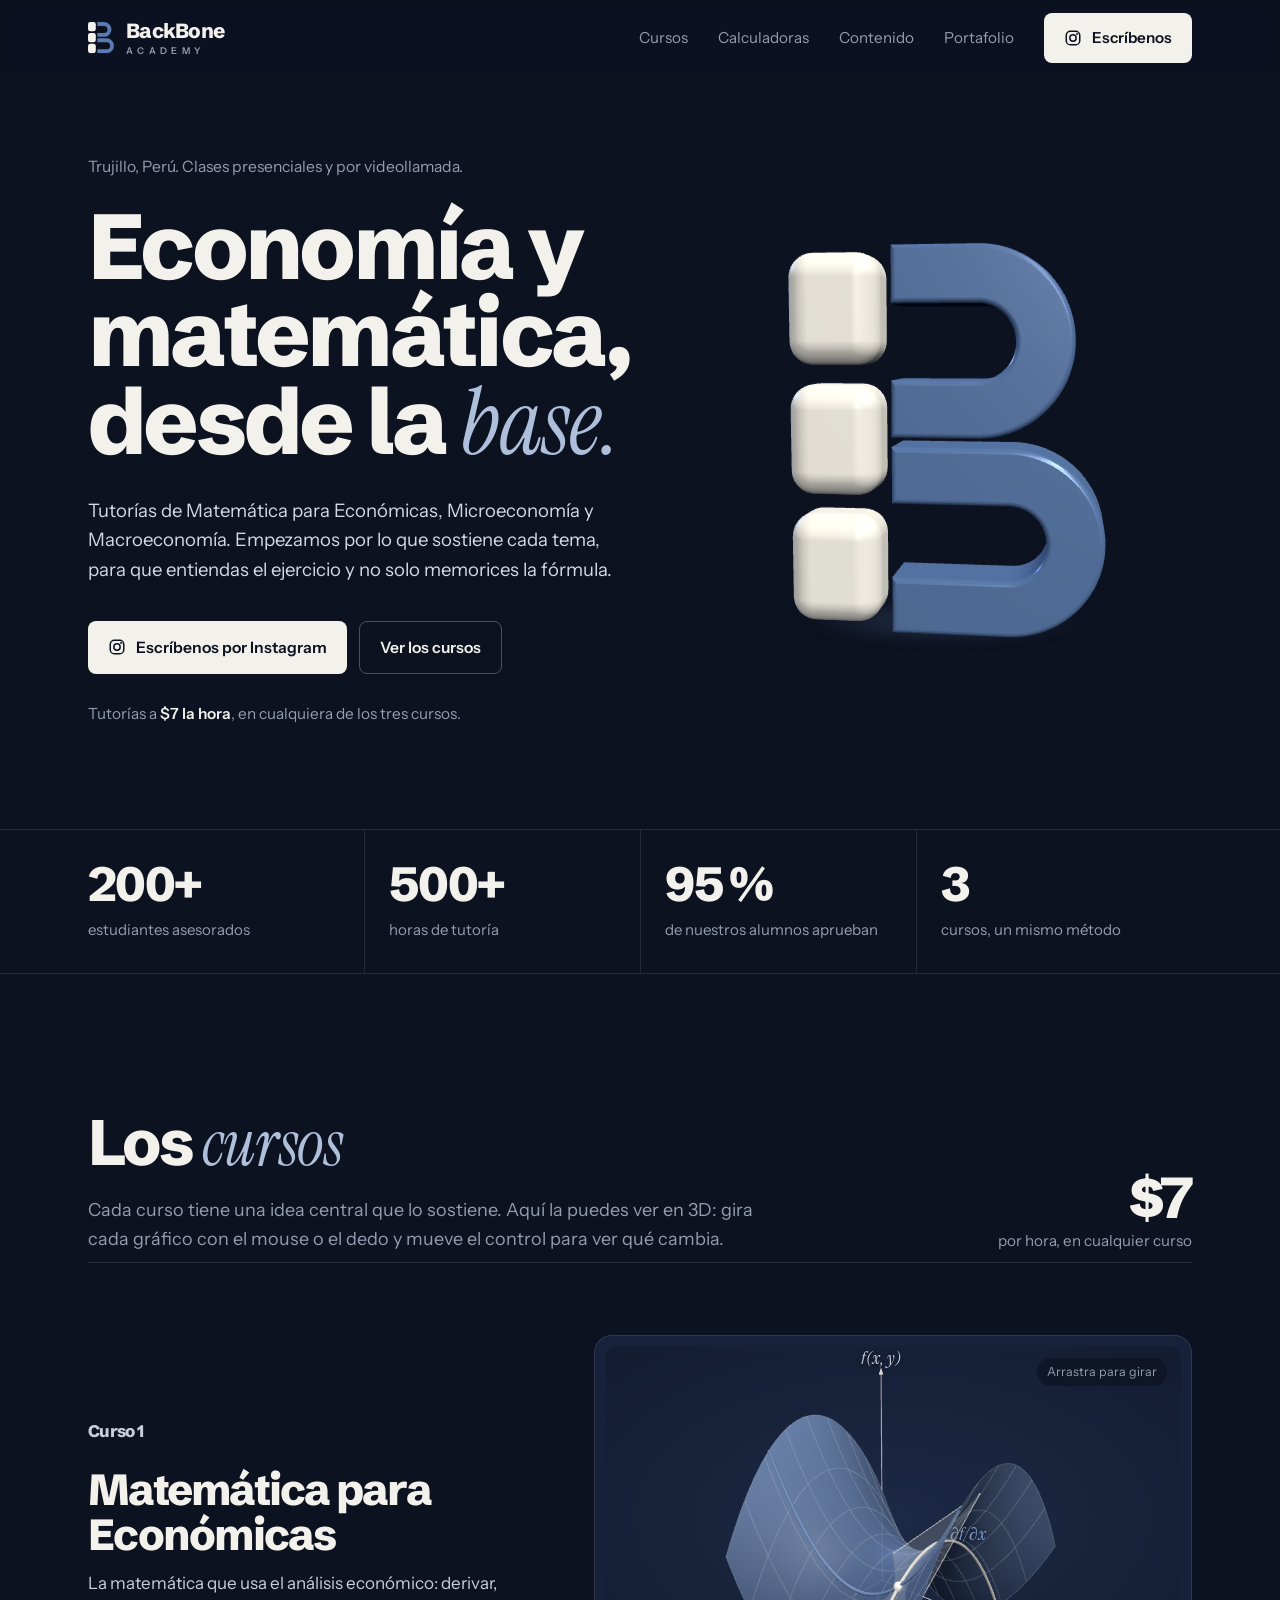
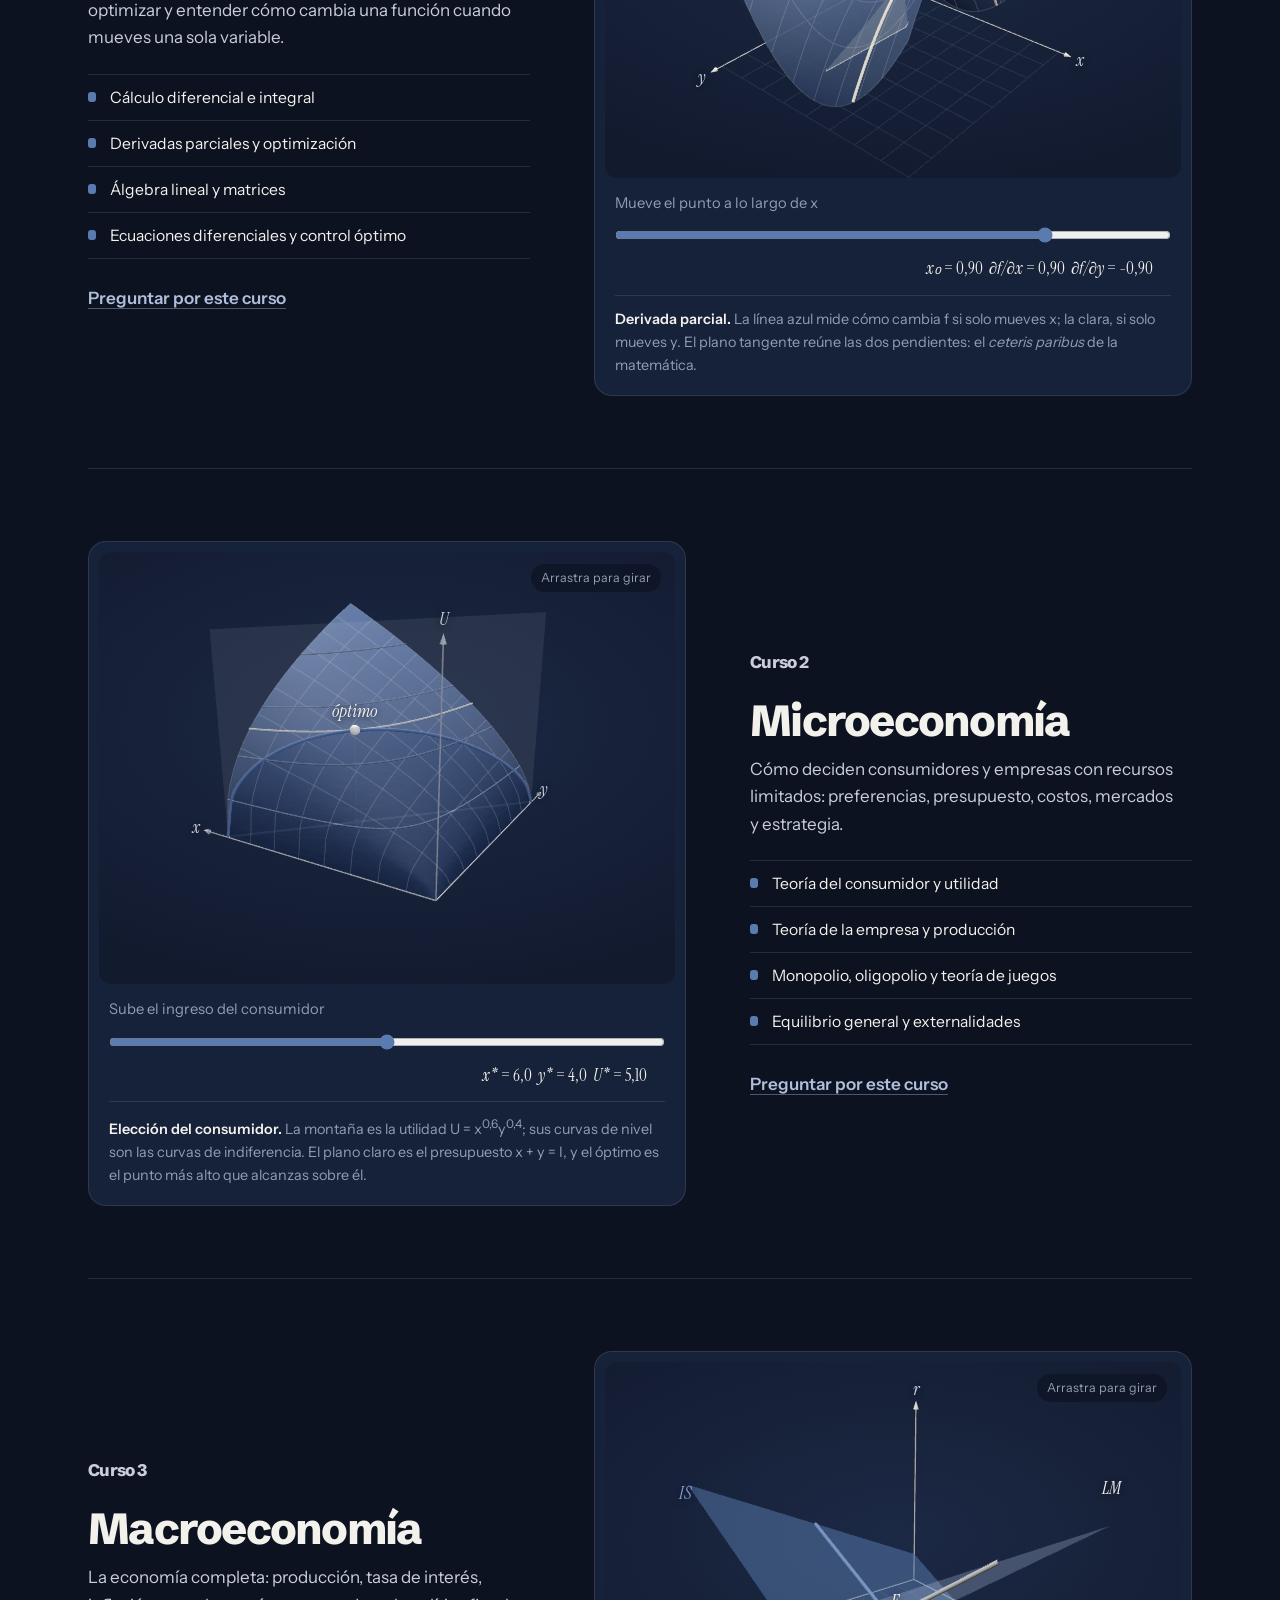
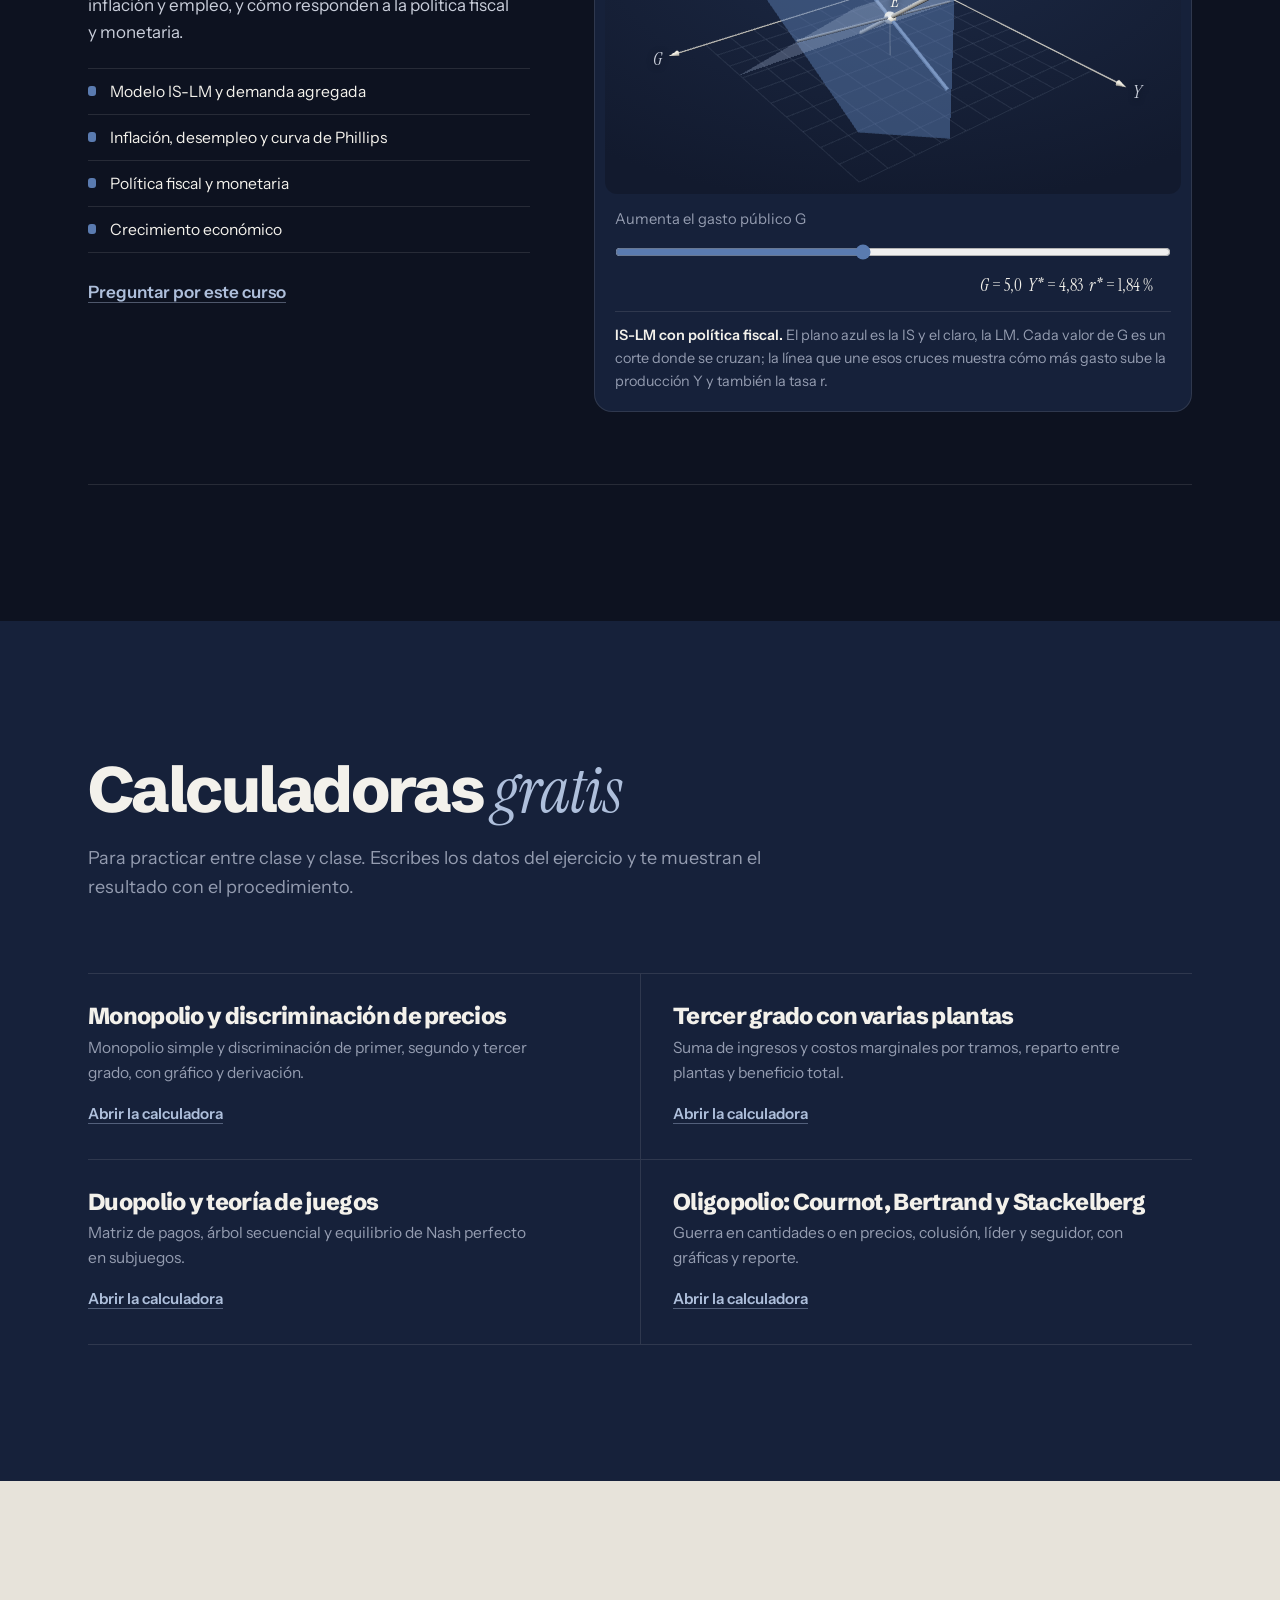
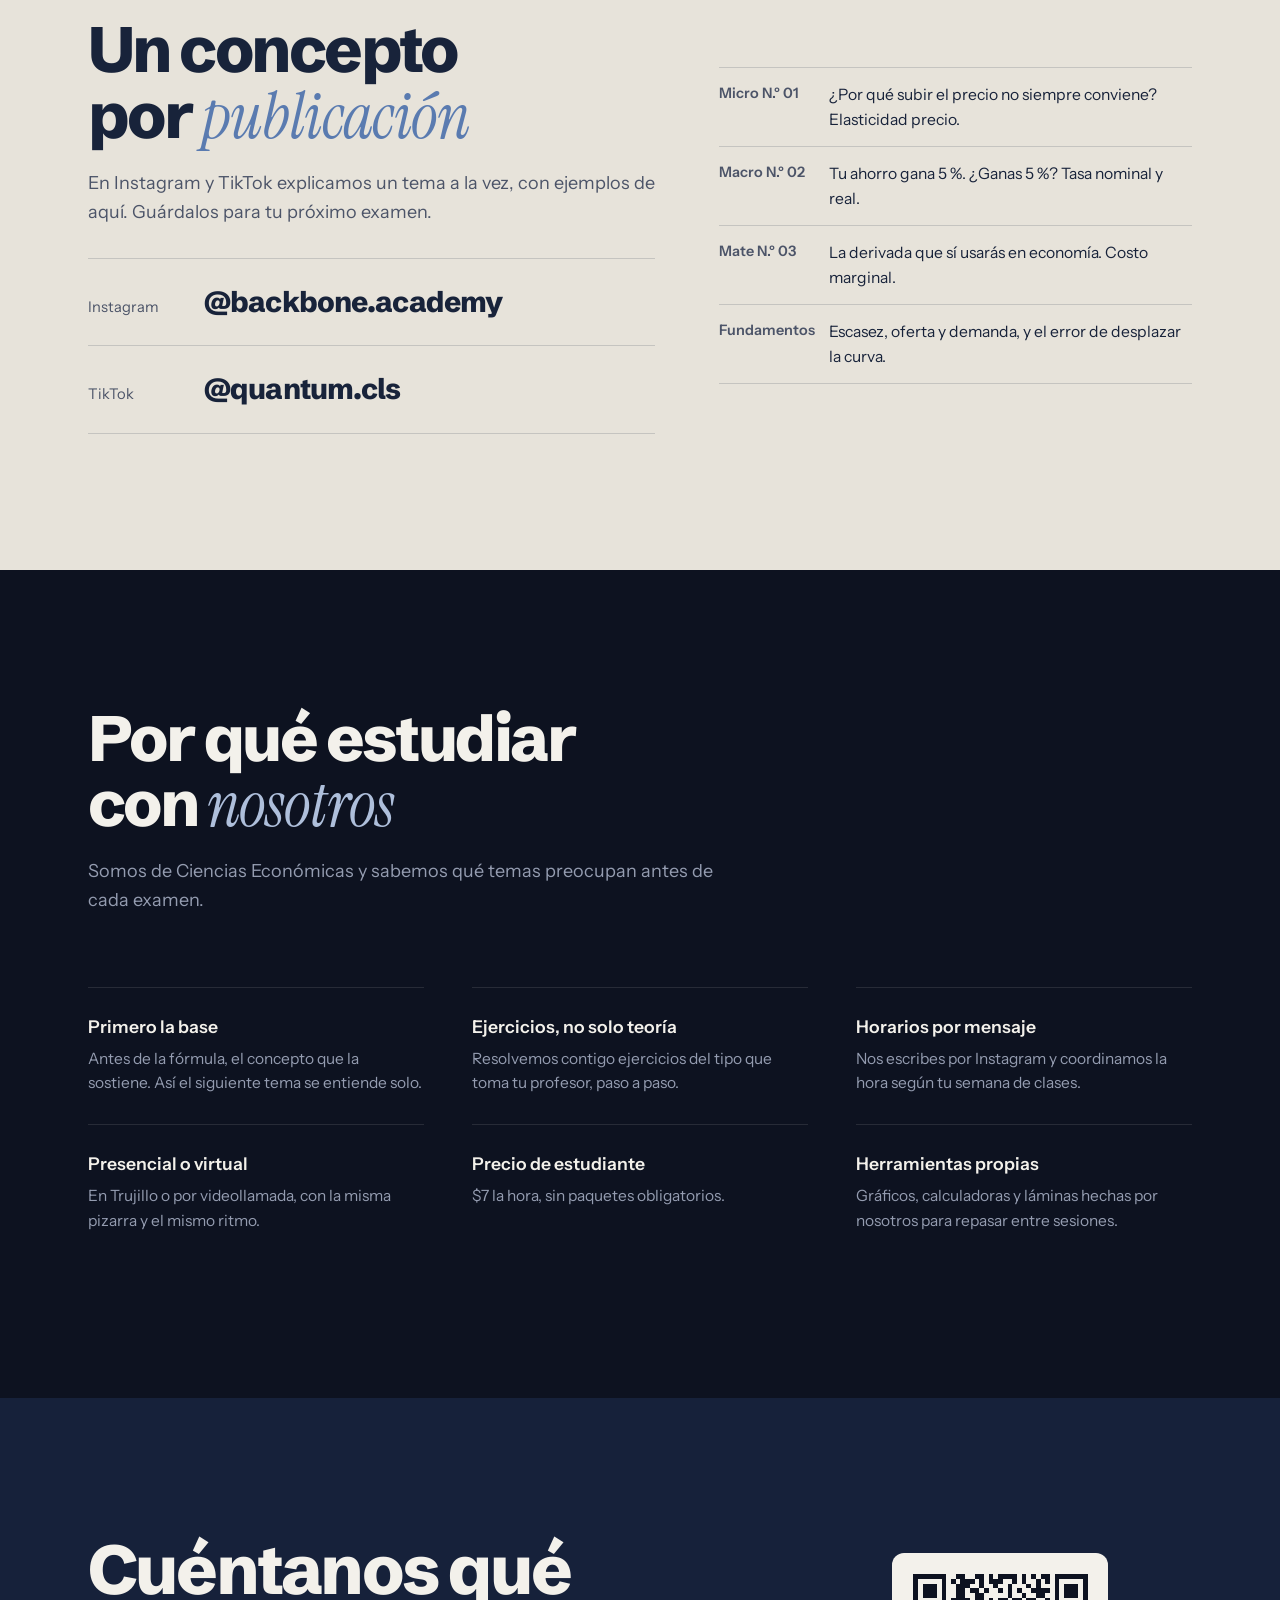
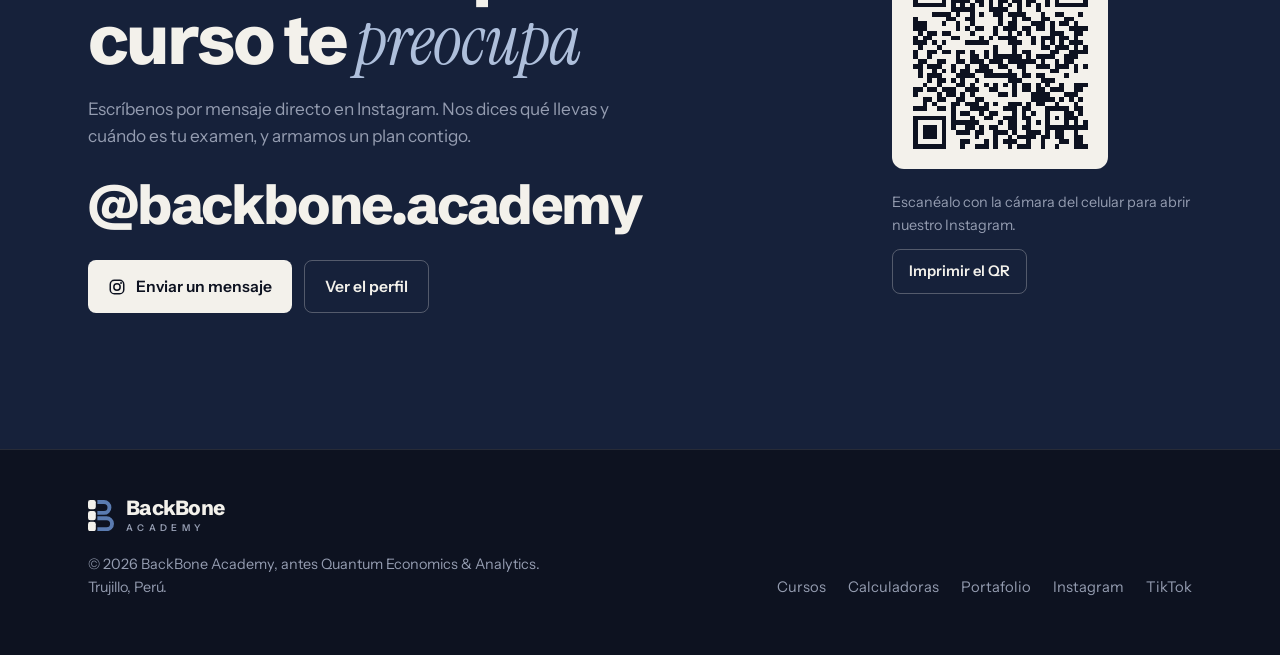
==== commit 6963cafb: "Web de la academia en 3D y contacto por Instagram - Logo B vertebral en 3D en el inicio, armado vért" ====
--- a/academia/index.html
+++ b/academia/index.html
@@ -4,18 +4,27 @@
   <meta charset="UTF-8">
   <meta name="viewport" content="width=device-width, initial-scale=1.0">
   <title>BackBone Academy · Tutorías de economía y matemática en Trujillo</title>
-  <meta name="description" content="Tutorías de Matemática para Económicas, Microeconomía y Macroeconomía en Trujillo y por videollamada. Calculadoras gratuitas y contenido para aprender desde la base.">
+  <meta name="description" content="Tutorías de Matemática para Económicas, Microeconomía y Macroeconomía en Trujillo y por videollamada. Gráficos 3D, calculadoras gratuitas y contenido para aprender desde la base.">
   <meta name="theme-color" content="#0D1220">
   <link rel="icon" href="../assets/img/favicon.svg" type="image/svg+xml">
+
   <link rel="preload" href="../assets/fonts/schibsted-grotesk-latin-800-normal.woff2" as="font" type="font/woff2" crossorigin>
   <link rel="stylesheet" href="../assets/css/fuentes.css">
   <link rel="stylesheet" href="../assets/css/backbone.css">
   <script src="../assets/vendor/qrcode.min.js"></script>
 
+  <script type="importmap">
+    { "imports": {
+        "three": "../assets/vendor/three/three.module.min.js",
+        "three/addons/": "../assets/vendor/three/addons/"
+    } }
+  </script>
+  <link rel="modulepreload" href="../assets/vendor/three/three.module.min.js">
+
   <style>
     /* ── Hero ───────────────────────────────── */
-    .hero { padding: clamp(48px, 7vw, 96px) 0 clamp(72px, 9vw, 112px); }
-    .hero-rejilla { display: grid; grid-template-columns: minmax(0, 1fr) minmax(0, 1.02fr); gap: clamp(40px, 6vw, 88px); align-items: center; }
+    .hero { padding: clamp(40px, 6vw, 80px) 0 clamp(64px, 8vw, 104px); }
+    .hero-rejilla { display: grid; grid-template-columns: minmax(0, 1.05fr) minmax(0, .95fr); gap: clamp(32px, 5vw, 72px); align-items: center; }
     .hero-lugar { color: var(--gris-claro); font-size: .98rem; margin-bottom: 24px; }
     .hero h1 { font-size: clamp(3rem, 7.2vw, 5.8rem); line-height: .95; margin-bottom: 28px; }
     .hero-texto { font-size: 1.16rem; color: #D5D9E2; max-width: 46ch; margin-bottom: 36px; }
@@ -23,28 +32,23 @@
     .hero-precio { margin-top: 28px; color: var(--gris-claro); font-size: .96rem; }
     .hero-precio strong { color: var(--marfil); font-weight: 600; }
 
-    /* Figura de equilibrio */
-    .fig { background: var(--profundo); border-radius: 16px; padding: 22px 22px 18px; }
-    .fig svg { width: 100%; height: auto; }
-    .fig .eje { stroke: var(--marfil); stroke-width: 1.5; }
-    .fig .guia { stroke: var(--gris-claro); stroke-width: 1; stroke-dasharray: 4 4; }
-    .fig .curva { fill: none; stroke-width: 3.2; stroke-linecap: round; }
-    .fig .oferta { stroke: var(--marfil); }
-    .fig .demanda { stroke: var(--acero-vivo); }
-    .fig .etq { font-family: var(--f-serif); font-style: italic; font-size: 21px; fill: var(--marfil); }
-    .fig .etq-d { fill: var(--acero-vivo); }
-    .fig .etq-p { font-size: 17px; fill: var(--gris-claro); }
-    .fig .punto { fill: var(--niebla); }
-    .dibuja { stroke-dasharray: 600; stroke-dashoffset: 600; animation: trazo 1.1s cubic-bezier(.3,.7,.2,1) forwards; }
-    .dibuja.d2 { animation-delay: .3s; }
-    .aparece { opacity: 0; animation: aparece .4s ease forwards 1.2s; }
-    @keyframes trazo { to { stroke-dashoffset: 0; } }
-    @keyframes aparece { to { opacity: 1; } }
-    .fig-control { display: grid; grid-template-columns: 1fr auto; gap: 8px 20px; align-items: center; margin-top: 14px; }
-    .fig-control label { font-size: .92rem; color: var(--gris-claro); }
-    .fig-control input[type=range] { grid-column: 1 / -1; width: 100%; accent-color: var(--acero); height: 28px; }
-    .fig-lectura { font-family: var(--f-serif); font-size: 1.1rem; text-align: right; white-space: nowrap; }
-    .fig figcaption { margin-top: 12px; padding-top: 12px; border-top: 1px solid var(--linea); font-size: .9rem; color: var(--gris-claro); }
+    /* Logo vertebral en 3D */
+    .logo3d { position: relative; aspect-ratio: 1; width: 100%; max-width: 560px; justify-self: center; }
+    .logo3d::before {             /* sombra suave bajo el logo */
+      content: ''; position: absolute; left: 22%; right: 22%; bottom: 9%; height: 9%;
+      background: radial-gradient(closest-side, rgba(90,123,176,.32), transparent);
+      filter: blur(6px);
+    }
+    .logo3d canvas { position: relative; display: block; width: 100% !important; height: 100% !important; }
+    .logo3d .respaldo { position: absolute; inset: 22%; display: none; }
+    .sin-3d .logo3d .respaldo { display: block; }
+    .logo3d figcaption { position: absolute; left: 0; right: 0; bottom: -6px; text-align: center; font-size: .88rem; color: var(--gris-claro); }
+
+    /* Capa de etiquetas de Three.js */
+    .capa-etiquetas { position: absolute !important; inset: 0; pointer-events: none; }
+    .etq3d { font-family: var(--f-serif); font-style: italic; font-size: 18px; color: var(--marfil); white-space: nowrap; text-shadow: 0 1px 6px rgba(13,18,32,.9); }
+    .etq3d.eje { color: #C9CEDA; }
+    .etq3d.acero { color: var(--acero-vivo); }
 
     /* ── Cifras ─────────────────────────────── */
     .cifras { border-top: 1px solid var(--linea); border-bottom: 1px solid var(--linea); }
@@ -54,20 +58,41 @@
     .cifra b { display: block; font-family: var(--f-titular); font-weight: 800; letter-spacing: -0.04em; font-size: clamp(2.2rem, 4vw, 3rem); line-height: 1; margin-bottom: 8px; }
     .cifra span { color: var(--gris-claro); font-size: .94rem; }
 
-    /* ── Cursos ─────────────────────────────── */
-    .cursos-cabeza { display: flex; justify-content: space-between; align-items: flex-end; gap: 32px; flex-wrap: wrap; margin-bottom: 24px; }
+    /* ── Cursos con su gráfico ──────────────── */
+    .cursos-cabeza { display: flex; justify-content: space-between; align-items: flex-end; gap: 32px; flex-wrap: wrap; margin-bottom: 8px; }
     .cursos-cabeza .encabezado { margin-bottom: 0; }
     .tarifa { text-align: right; }
     .tarifa b { display: block; font-family: var(--f-titular); font-weight: 800; letter-spacing: -0.04em; font-size: 3.6rem; line-height: 1; }
     .tarifa span { color: var(--gris-claro); font-size: .95rem; }
-    .curso { display: grid; grid-template-columns: 1.1fr 1.3fr auto; gap: 40px; padding: 40px 0; border-top: 1px solid var(--linea); align-items: start; }
+
+    .curso { display: grid; grid-template-columns: minmax(0, .85fr) minmax(0, 1.15fr); gap: clamp(32px, 5vw, 72px); align-items: center; padding: clamp(48px, 6vw, 72px) 0; border-top: 1px solid var(--linea); }
     .curso:last-child { border-bottom: 1px solid var(--linea); }
-    .curso h3 { font-size: clamp(1.6rem, 2.6vw, 2.1rem); margin-bottom: 10px; }
-    .curso p { color: var(--gris-claro); max-width: 40ch; font-size: .98rem; }
-    .curso ul { list-style: none; columns: 2; column-gap: 32px; }
-    .curso li { padding: 6px 0 6px 20px; position: relative; break-inside: avoid; font-size: .98rem; }
-    .curso li::before { content: ''; position: absolute; left: 0; top: 13px; width: 8px; height: 10px; border-radius: 3px; background: var(--acero); }
-    .curso .enlace { white-space: nowrap; }
+    .curso:nth-child(even) .curso-texto { order: 2; }
+    .curso:nth-child(even) { grid-template-columns: minmax(0, 1.15fr) minmax(0, .85fr); }
+    .curso-num { font-family: var(--f-titular); font-weight: 800; letter-spacing: -0.04em; color: var(--acero-vivo); font-size: 1.05rem; margin-bottom: 14px; }
+    .curso h3 { font-size: clamp(2rem, 3.4vw, 2.8rem); margin-bottom: 14px; }
+    .curso-texto > p { color: #C9CEDA; max-width: 44ch; margin-bottom: 22px; }
+    .curso ul { list-style: none; margin-bottom: 26px; border-top: 1px solid var(--linea); }
+    .curso li { padding: 10px 0 10px 22px; position: relative; border-bottom: 1px solid var(--linea); font-size: .98rem; }
+    .curso li::before { content: ''; position: absolute; left: 0; top: 17px; width: 8px; height: 10px; border-radius: 3px; background: var(--acero); }
+    .curso .enlace { display: inline-block; }
+
+    .fig3d { background: var(--profundo); border: 1px solid var(--linea); border-radius: 18px; padding: 10px 10px 18px; }
+    .lienzo3d { position: relative; aspect-ratio: 4 / 3; border-radius: 12px; overflow: hidden; cursor: grab; background: radial-gradient(120% 90% at 50% 40%, #1C2945 0%, #121A2E 70%); }
+    .lienzo3d:active { cursor: grabbing; }
+    .lienzo3d canvas { display: block; width: 100% !important; height: 100% !important; }
+    .pista { position: absolute; top: 12px; right: 14px; font-size: .78rem; color: var(--gris-claro); background: rgba(13,18,32,.6); padding: 4px 10px; border-radius: 999px; pointer-events: none; }
+    .sin-3d .lienzo3d::after, .fig3d.fallo .lienzo3d::after {
+      content: 'Tu navegador no puede mostrar gráficos 3D. Prueba con Chrome, Edge o Safari actualizados.';
+      position: absolute; inset: 0; display: grid; place-items: center; padding: 24px; text-align: center; color: var(--gris-claro); font-size: .95rem;
+    }
+    .sin-3d .pista { display: none; }
+    .fig3d-control { display: grid; grid-template-columns: 1fr auto; gap: 6px 18px; align-items: center; padding: 14px 10px 0; }
+    .fig3d-control label { font-size: .92rem; color: var(--gris-claro); }
+    .fig3d-control input[type=range] { grid-column: 1 / -1; width: 100%; accent-color: var(--acero); height: 28px; }
+    .fig3d-lectura { font-family: var(--f-serif); font-size: 1.08rem; text-align: right; white-space: nowrap; }
+    .fig3d figcaption { margin: 12px 10px 0; padding-top: 12px; border-top: 1px solid var(--linea); font-size: .9rem; color: var(--gris-claro); }
+    .fig3d figcaption b { color: var(--marfil); font-weight: 600; }
 
     /* ── Calculadoras ───────────────────────── */
     .calcs { display: grid; grid-template-columns: repeat(2, minmax(0, 1fr)); border-top: 1px solid var(--linea); }
@@ -102,8 +127,9 @@
     .contacto-rejilla { display: grid; grid-template-columns: 1.4fr 1fr; gap: 72px; align-items: center; }
     .contacto h2 { font-size: clamp(2.4rem, 5.4vw, 4.4rem); margin-bottom: 18px; }
     .contacto p { color: var(--gris-claro); max-width: 46ch; margin-bottom: 28px; font-size: 1.08rem; }
-    .tel { display: inline-block; font-family: var(--f-titular); font-weight: 800; letter-spacing: -0.04em; font-size: clamp(2.2rem, 5vw, 3.6rem); line-height: 1; margin-bottom: 28px; text-decoration: none; }
-    .tel:hover { color: var(--niebla); }
+    .usuario { display: inline-block; font-family: var(--f-titular); font-weight: 800; letter-spacing: -0.04em; font-size: clamp(2rem, 4.6vw, 3.4rem); line-height: 1; margin-bottom: 28px; text-decoration: none; overflow-wrap: anywhere; }
+    .usuario:hover { color: var(--niebla); }
+    .contacto-botones { display: flex; gap: 12px; flex-wrap: wrap; }
     .qr { justify-self: end; }
     .qr-caja { background: var(--marfil); padding: 16px; border-radius: 12px; display: inline-block; }
     #qr-canvas { display: block; }
@@ -111,17 +137,20 @@
     .qr .boton { padding: 10px 16px; font-size: .92rem; }
 
     @media (max-width: 960px) {
-      .hero-rejilla, .contacto-rejilla, .redes { grid-template-columns: 1fr; gap: 48px; }
-      .curso { grid-template-columns: 1fr; gap: 18px; }
+      .hero-rejilla, .contacto-rejilla, .redes, .curso, .curso:nth-child(even) { grid-template-columns: 1fr; gap: 40px; }
+      .logo3d { max-width: 380px; }
+      .curso:nth-child(even) .curso-texto { order: 0; }
       .razones { grid-template-columns: 1fr 1fr; }
       .qr { justify-self: start; }
     }
     @media (max-width: 720px) {
+      .logo3d { max-width: 300px; margin-top: -8px; }
       .cifras-fila { grid-template-columns: 1fr 1fr; }
       .cifra { border-left: 0; padding-left: 0; }
       .cifra:nth-child(-n+2) { border-bottom: 1px solid var(--linea); }
-      .curso ul { columns: 1; }
       .tarifa { text-align: left; }
+      .lienzo3d { aspect-ratio: 1; }
+      .fig3d-lectura { font-size: .98rem; }
       .calcs { grid-template-columns: 1fr; }
       .calc, .calc:nth-child(even) { padding: 26px 0 28px; border-left: 0; }
       .razones { grid-template-columns: 1fr; }
@@ -138,7 +167,7 @@
     <g fill="#F3F1EB"><rect width="30" height="36" rx="9"/><rect y="42" width="30" height="36" rx="9"/><rect y="84" width="30" height="36" rx="9"/></g>
     <g fill="#5A7BB0"><path d="M36 0H61.5A28.5 28.5 0 0 1 61.5 57H36V42H61.5A13.5 13.5 0 0 0 61.5 15H36Z"/><path d="M36 63H71.5A28.5 28.5 0 0 1 71.5 120H36V105H71.5A13.5 13.5 0 0 0 71.5 78H36Z"/></g>
   </symbol>
-  <symbol id="wa" viewBox="0 0 24 24"><path fill="currentColor" d="M17.47 14.38c-.3-.15-1.76-.87-2.03-.97-.27-.1-.47-.15-.67.15-.2.3-.77.97-.94 1.16-.17.2-.35.22-.64.08-.3-.15-1.26-.46-2.39-1.48-.88-.79-1.48-1.76-1.65-2.06-.17-.3-.02-.46.13-.6.13-.14.3-.35.45-.52.15-.18.2-.3.3-.5.1-.2.05-.37-.03-.52-.07-.15-.67-1.61-.91-2.2-.24-.58-.49-.5-.67-.51h-.57c-.2 0-.52.07-.79.37-.27.3-1.04 1.02-1.04 2.48s1.06 2.88 1.21 3.07c.15.2 2.1 3.2 5.08 4.49.71.31 1.26.49 1.7.63.71.22 1.36.19 1.87.12.57-.09 1.76-.72 2-1.42.25-.69.25-1.29.18-1.41-.08-.12-.28-.2-.57-.35M12.05 21.79h0a9.87 9.87 0 0 1-5.03-1.38l-.36-.21-3.74.98 1-3.65-.24-.37a9.86 9.86 0 0 1-1.51-5.26c0-5.45 4.44-9.88 9.89-9.88a9.82 9.82 0 0 1 6.99 2.9 9.82 9.82 0 0 1 2.89 6.99c0 5.45-4.44 9.88-9.89 9.88M20.47 3.49A11.82 11.82 0 0 0 12.05 0C5.5 0 .16 5.34.16 11.89c0 2.1.55 4.14 1.59 5.95L.06 24l6.3-1.65a11.88 11.88 0 0 0 5.68 1.45h0c6.56 0 11.89-5.34 11.9-11.9a11.82 11.82 0 0 0-3.48-8.41z"/></symbol>
+  <symbol id="ig" viewBox="0 0 24 24"><g fill="none" stroke="currentColor" stroke-width="2"><rect x="3" y="3" width="18" height="18" rx="5.5"/><circle cx="12" cy="12" r="4.2"/></g><circle cx="17.4" cy="6.6" r="1.3" fill="currentColor"/></symbol>
 </svg>
 
 <header class="cabecera" id="cabecera">
@@ -153,7 +182,7 @@
         <li><a href="#calculadoras">Calculadoras</a></li>
         <li><a href="#redes">Contenido</a></li>
         <li><a href="../">Portafolio</a></li>
-        <li><a class="boton" href="https://wa.me/51967077156" target="_blank" rel="noopener"><svg aria-hidden="true"><use href="#wa"/></svg>967 077 156</a></li>
+        <li><a class="boton" href="https://ig.me/m/backbone.academy" target="_blank" rel="noopener"><svg aria-hidden="true"><use href="#ig"/></svg>Escríbenos</a></li>
       </ul>
     </nav>
     <button class="hamburguesa" id="hamburguesa" aria-label="Abrir menú" aria-expanded="false" aria-controls="menu-movil"><span></span></button>
@@ -176,43 +205,14 @@
       <h1>Economía y matemática, desde la <span class="serif">base.</span></h1>
       <p class="hero-texto">Tutorías de Matemática para Económicas, Microeconomía y Macroeconomía. Empezamos por lo que sostiene cada tema, para que entiendas el ejercicio y no solo memorices la fórmula.</p>
       <div class="hero-botones">
-        <a class="boton" href="https://wa.me/51967077156?text=Hola%2C%20quiero%20informaci%C3%B3n%20sobre%20las%20tutor%C3%ADas%20de%20BackBone%20Academy" target="_blank" rel="noopener"><svg aria-hidden="true"><use href="#wa"/></svg>Escribir por WhatsApp</a>
+        <a class="boton" href="https://ig.me/m/backbone.academy" target="_blank" rel="noopener"><svg aria-hidden="true"><use href="#ig"/></svg>Escríbenos por Instagram</a>
         <a class="boton boton-linea" href="#cursos">Ver los cursos</a>
       </div>
       <p class="hero-precio">Tutorías a <strong>$7 la hora</strong>, en cualquiera de los tres cursos.</p>
     </div>
 
-    <figure class="fig" aria-labelledby="fig-pie">
-      <svg viewBox="0 0 420 330" role="img" aria-label="Gráfico de oferta y demanda con el punto de equilibrio">
-        <defs>
-          <pattern id="cuadricula" width="20" height="20" patternUnits="userSpaceOnUse">
-            <path d="M20 0H0V20" fill="none" stroke="rgba(174,191,219,0.08)" stroke-width="1"/>
-          </pattern>
-        </defs>
-        <rect x="50" y="20" width="350" height="260" fill="url(#cuadricula)"/>
-        <line class="eje" x1="50" y1="280" x2="50" y2="20"/>
-        <line class="eje" x1="50" y1="280" x2="400" y2="280"/>
-        <text class="etq" x="26" y="32">P</text>
-        <text class="etq" x="392" y="306">Q</text>
-        <line id="curva-s" class="curva oferta dibuja" x1="50" y1="255" x2="380" y2="55"/>
-        <line id="curva-d" class="curva demanda dibuja d2" x1="50" y1="67.5" x2="380" y2="270"/>
-        <text class="etq aparece" x="384" y="52">S</text>
-        <text id="etq-d" class="etq etq-d aparece" x="384" y="266">D</text>
-        <g class="aparece">
-          <line id="guia-h" class="guia" x1="50" y1="0" x2="0" y2="0"/>
-          <line id="guia-v" class="guia" x1="0" y1="280" x2="0" y2="0"/>
-          <circle id="punto-e" class="punto" r="6.5" cx="0" cy="0"/>
-          <text id="etq-e" class="etq" x="0" y="0">E</text>
-          <text id="etq-p" class="etq etq-p" x="10" y="0">P*</text>
-          <text id="etq-q" class="etq etq-p" x="0" y="302">Q*</text>
-        </g>
-      </svg>
-      <div class="fig-control">
-        <label for="ingreso">Sube el ingreso de los consumidores y mira qué pasa con el equilibrio</label>
-        <input type="range" id="ingreso" min="6" max="11" step="0.1" value="8.5">
-        <output class="fig-lectura" id="lectura" for="ingreso" aria-live="polite"></output>
-      </div>
-      <figcaption id="fig-pie">Equilibrio de mercado: uno de los primeros temas de Microeconomía y de los que más se preguntan en examen.</figcaption>
+    <figure class="logo3d" id="logo-3d" role="img" aria-label="Logo de BackBone en 3D: tres vértebras sostienen los dos arcos de la B">
+      <svg class="respaldo" viewBox="0 0 100 120" aria-hidden="true"><use href="#b"/></svg>
     </figure>
   </div>
 </section>
@@ -231,52 +231,90 @@
     <div class="cursos-cabeza">
       <div class="encabezado">
         <h2>Los <span class="serif">cursos</span></h2>
-        <p>Los tres cursos que más cuestan en Ciencias Económicas, con tutores que los llevaron en la carrera.</p>
+        <p>Cada curso tiene una idea central que lo sostiene. Aquí la puedes ver en 3D: gira cada gráfico con el mouse o el dedo y mueve el control para ver qué cambia.</p>
       </div>
       <div class="tarifa"><b>$7</b><span>por hora, en cualquier curso</span></div>
     </div>
 
-    <article class="curso">
-      <div>
-        <h3>Matemática para Económicas</h3>
-        <p>La matemática que usa el análisis económico, desde el cálculo hasta la optimización dinámica.</p>
-      </div>
-      <ul>
-        <li>Cálculo diferencial e integral</li>
-        <li>Álgebra lineal y matrices</li>
-        <li>Ecuaciones diferenciales</li>
-        <li>Cálculo variacional y control óptimo</li>
-      </ul>
-      <a class="enlace" href="https://wa.me/51967077156?text=Hola%2C%20quiero%20tutor%C3%ADa%20de%20Matem%C3%A1tica%20para%20Econ%C3%B3micas" target="_blank" rel="noopener">Consultar por este curso</a>
-    </article>
-
-    <article class="curso">
-      <div>
-        <h3>Microeconomía</h3>
-        <p>Cómo deciden consumidores y empresas: mercados, precios, estrategia y equilibrio general.</p>
-      </div>
-      <ul>
-        <li>Teoría del consumidor y utilidad</li>
-        <li>Teoría de la empresa y producción</li>
-        <li>Monopolio, oligopolio y juegos</li>
-        <li>Equilibrio general y externalidades</li>
-      </ul>
-      <a class="enlace" href="https://wa.me/51967077156?text=Hola%2C%20quiero%20tutor%C3%ADa%20de%20Microeconom%C3%ADa" target="_blank" rel="noopener">Consultar por este curso</a>
-    </article>
-
-    <article class="curso">
-      <div>
-        <h3>Macroeconomía</h3>
-        <p>La economía completa: PBI, inflación, política fiscal y monetaria, y los modelos que las explican.</p>
-      </div>
-      <ul>
-        <li>Modelo IS-LM y demanda agregada</li>
-        <li>Inflación, desempleo y curva de Phillips</li>
-        <li>Política fiscal y monetaria</li>
-        <li>Crecimiento económico</li>
-      </ul>
-      <a class="enlace" href="https://wa.me/51967077156?text=Hola%2C%20quiero%20tutor%C3%ADa%20de%20Macroeconom%C3%ADa" target="_blank" rel="noopener">Consultar por este curso</a>
-    </article>
+    <div class="cursos-lista">
+      <article class="curso" id="curso-mate">
+        <div class="curso-texto">
+          <p class="curso-num">Curso 1</p>
+          <h3>Matemática para Económicas</h3>
+          <p>La matemática que usa el análisis económico: derivar, optimizar y entender cómo cambia una función cuando mueves una sola variable.</p>
+          <ul>
+            <li>Cálculo diferencial e integral</li>
+            <li>Derivadas parciales y optimización</li>
+            <li>Álgebra lineal y matrices</li>
+            <li>Ecuaciones diferenciales y control óptimo</li>
+          </ul>
+          <a class="enlace" href="https://ig.me/m/backbone.academy" target="_blank" rel="noopener">Preguntar por este curso</a>
+        </div>
+        <figure class="fig3d">
+          <div class="lienzo3d" id="g-mate" role="img" aria-label="Superficie f(x, y) = (x² − y²)/2 con su plano tangente en un punto y las dos derivadas parciales">
+            <span class="pista" aria-hidden="true">Arrastra para girar</span>
+          </div>
+          <div class="fig3d-control">
+            <label for="c-mate">Mueve el punto a lo largo de x</label>
+            <input type="range" id="c-mate" min="-1.6" max="1.6" step="0.05" value="0.9">
+            <output class="fig3d-lectura" id="l-mate" for="c-mate" aria-live="polite"></output>
+          </div>
+          <figcaption><b>Derivada parcial.</b> La línea azul mide cómo cambia f si solo mueves x; la clara, si solo mueves y. El plano tangente reúne las dos pendientes: el <i>ceteris paribus</i> de la matemática.</figcaption>
+        </figure>
+      </article>
+
+      <article class="curso" id="curso-micro">
+        <div class="curso-texto">
+          <p class="curso-num">Curso 2</p>
+          <h3>Microeconomía</h3>
+          <p>Cómo deciden consumidores y empresas con recursos limitados: preferencias, presupuesto, costos, mercados y estrategia.</p>
+          <ul>
+            <li>Teoría del consumidor y utilidad</li>
+            <li>Teoría de la empresa y producción</li>
+            <li>Monopolio, oligopolio y teoría de juegos</li>
+            <li>Equilibrio general y externalidades</li>
+          </ul>
+          <a class="enlace" href="https://ig.me/m/backbone.academy" target="_blank" rel="noopener">Preguntar por este curso</a>
+        </div>
+        <figure class="fig3d">
+          <div class="lienzo3d" id="g-micro" role="img" aria-label="Superficie de utilidad Cobb-Douglas con curvas de indiferencia y el plano de la restricción presupuestaria">
+            <span class="pista" aria-hidden="true">Arrastra para girar</span>
+          </div>
+          <div class="fig3d-control">
+            <label for="c-micro">Sube el ingreso del consumidor</label>
+            <input type="range" id="c-micro" min="5" max="15" step="0.1" value="10">
+            <output class="fig3d-lectura" id="l-micro" for="c-micro" aria-live="polite"></output>
+          </div>
+          <figcaption><b>Elección del consumidor.</b> La montaña es la utilidad U = x<sup>0,6</sup>y<sup>0,4</sup>; sus curvas de nivel son las curvas de indiferencia. El plano claro es el presupuesto x + y = I, y el óptimo es el punto más alto que alcanzas sobre él.</figcaption>
+        </figure>
+      </article>
+
+      <article class="curso" id="curso-macro">
+        <div class="curso-texto">
+          <p class="curso-num">Curso 3</p>
+          <h3>Macroeconomía</h3>
+          <p>La economía completa: producción, tasa de interés, inflación y empleo, y cómo responden a la política fiscal y monetaria.</p>
+          <ul>
+            <li>Modelo IS-LM y demanda agregada</li>
+            <li>Inflación, desempleo y curva de Phillips</li>
+            <li>Política fiscal y monetaria</li>
+            <li>Crecimiento económico</li>
+          </ul>
+          <a class="enlace" href="https://ig.me/m/backbone.academy" target="_blank" rel="noopener">Preguntar por este curso</a>
+        </div>
+        <figure class="fig3d">
+          <div class="lienzo3d" id="g-macro" role="img" aria-label="Modelo IS-LM en tres dimensiones con el gasto público como tercer eje">
+            <span class="pista" aria-hidden="true">Arrastra para girar</span>
+          </div>
+          <div class="fig3d-control">
+            <label for="c-macro">Aumenta el gasto público G</label>
+            <input type="range" id="c-macro" min="1" max="10" step="0.1" value="5">
+            <output class="fig3d-lectura" id="l-macro" for="c-macro" aria-live="polite"></output>
+          </div>
+          <figcaption><b>IS-LM con política fiscal.</b> El plano azul es la IS y el claro, la LM. Cada valor de G es un corte donde se cruzan; la línea que une esos cruces muestra cómo más gasto sube la producción Y y también la tasa r.</figcaption>
+        </figure>
+      </article>
+    </div>
   </div>
 </section>
 
@@ -341,10 +379,10 @@
     <div class="razones">
       <div class="razon"><h3>Primero la base</h3><p>Antes de la fórmula, el concepto que la sostiene. Así el siguiente tema se entiende solo.</p></div>
       <div class="razon"><h3>Ejercicios, no solo teoría</h3><p>Resolvemos contigo ejercicios del tipo que toma tu profesor, paso a paso.</p></div>
-      <div class="razon"><h3>Horarios por WhatsApp</h3><p>Coordinamos la hora según tu semana de clases.</p></div>
+      <div class="razon"><h3>Horarios por mensaje</h3><p>Nos escribes por Instagram y coordinamos la hora según tu semana de clases.</p></div>
       <div class="razon"><h3>Presencial o virtual</h3><p>En Trujillo o por videollamada, con la misma pizarra y el mismo ritmo.</p></div>
       <div class="razon"><h3>Precio de estudiante</h3><p>$7 la hora, sin paquetes obligatorios.</p></div>
-      <div class="razon"><h3>Herramientas propias</h3><p>Calculadoras y láminas hechas por nosotros para repasar entre sesiones.</p></div>
+      <div class="razon"><h3>Herramientas propias</h3><p>Gráficos, calculadoras y láminas hechas por nosotros para repasar entre sesiones.</p></div>
     </div>
   </div>
 </section>
@@ -353,15 +391,16 @@
   <div class="envoltura contacto-rejilla">
     <div>
       <h2>Cuéntanos qué curso te <span class="serif">preocupa</span></h2>
-      <p>La primera conversación es sin compromiso. Nos dices qué llevas y cuándo es tu examen, y armamos un plan.</p>
-      <a class="tel" href="https://wa.me/51967077156" target="_blank" rel="noopener">967 077 156</a>
-      <div>
-        <a class="boton" href="https://wa.me/51967077156?text=Hola%2C%20quiero%20informaci%C3%B3n%20sobre%20las%20tutor%C3%ADas%20de%20BackBone%20Academy" target="_blank" rel="noopener"><svg aria-hidden="true"><use href="#wa"/></svg>Abrir WhatsApp</a>
+      <p>Escríbenos por mensaje directo en Instagram. Nos dices qué llevas y cuándo es tu examen, y armamos un plan contigo.</p>
+      <a class="usuario" href="https://www.instagram.com/backbone.academy/" target="_blank" rel="noopener">@backbone.academy</a>
+      <div class="contacto-botones">
+        <a class="boton" href="https://ig.me/m/backbone.academy" target="_blank" rel="noopener"><svg aria-hidden="true"><use href="#ig"/></svg>Enviar un mensaje</a>
+        <a class="boton boton-linea" href="https://www.instagram.com/backbone.academy/" target="_blank" rel="noopener">Ver el perfil</a>
       </div>
     </div>
     <div class="qr">
-      <div class="qr-caja"><canvas id="qr-canvas" role="img" aria-label="Código QR para escribirnos por WhatsApp"></canvas></div>
-      <p>Escanéalo con la cámara del celular para abrir el chat.</p>
+      <div class="qr-caja"><canvas id="qr-canvas" role="img" aria-label="Código QR que abre el Instagram de BackBone Academy"></canvas></div>
+      <p>Escanéalo con la cámara del celular para abrir nuestro Instagram.</p>
       <button class="boton boton-linea" type="button" id="imprimir-qr">Imprimir el QR</button>
     </div>
   </div>
@@ -390,6 +429,7 @@
 
 <canvas id="qr-canvas-print" hidden></canvas>
 
+<script type="module" src="js/escenas3d.js"></script>
 <script>
 /* Cabecera y menú móvil */
 const cabecera = document.getElementById('cabecera');
@@ -406,41 +446,11 @@
   menu.classList.remove('abierto'); btnMenu.setAttribute('aria-expanded', 'false');
 }));
 
-/* Gráfico de equilibrio. Unidades: P y Q de 0 a 10.
-   Oferta P = 1 + 0,8·Q; demanda P = A − 0,9·Q, donde A sube con el ingreso. */
-(function () {
-  const X0 = 50, Y0 = 280, UX = 33, UY = 25;
-  const sx = q => X0 + q * UX, sy = p => Y0 - p * UY;
-  const $ = id => document.getElementById(id);
-  const control = $('ingreso'), lectura = $('lectura');
-  const fmt = n => n.toFixed(2).replace('.', ',');
-  function dibujar() {
-    const A = parseFloat(control.value);
-    const qMax = Math.min(10, A / 0.9);
-    const d = $('curva-d');
-    d.setAttribute('x1', sx(0)); d.setAttribute('y1', sy(A));
-    d.setAttribute('x2', sx(qMax)); d.setAttribute('y2', sy(A - 0.9 * qMax));
-    $('etq-d').setAttribute('x', sx(qMax) + 4);
-    $('etq-d').setAttribute('y', Math.min(sy(A - 0.9 * qMax) - 4, 272));
-    const q = (A - 1) / 1.7, p = 1 + 0.8 * q, ex = sx(q), ey = sy(p);
-    $('punto-e').setAttribute('cx', ex); $('punto-e').setAttribute('cy', ey);
-    $('etq-e').setAttribute('x', ex + 10); $('etq-e').setAttribute('y', ey - 10);
-    $('guia-h').setAttribute('x2', ex); $('guia-h').setAttribute('y1', ey); $('guia-h').setAttribute('y2', ey);
-    $('guia-v').setAttribute('x1', ex); $('guia-v').setAttribute('x2', ex); $('guia-v').setAttribute('y2', ey);
-    $('etq-p').setAttribute('x', 16); $('etq-p').setAttribute('y', ey + 5);
-    $('etq-q').setAttribute('x', ex - 10);
-    lectura.innerHTML = `<em>P*</em> = ${fmt(p)}&nbsp;&nbsp; <em>Q*</em> = ${fmt(q)}`;
-  }
-  control.addEventListener('input', () => { $('curva-d').classList.remove('dibuja'); dibujar(); });
-  dibujar();
-})();
-
-/* Código QR */
-const waUrl = 'https://wa.me/51967077156?text=Hola%2C%20quiero%20informaci%C3%B3n%20sobre%20las%20tutor%C3%ADas%20de%20BackBone%20Academy';
+/* Código QR al perfil de Instagram */
+const igUrl = 'https://www.instagram.com/backbone.academy/';
 if (window.QRCode) {
-  const opts = { color: { dark: '#0D1220', light: '#F3F1EB' }, errorCorrectionLevel: 'H' };
-  QRCode.toCanvas(document.getElementById('qr-canvas'), waUrl, { ...opts, width: 184, margin: 1 }, e => e && console.error(e));
-  QRCode.toCanvas(document.getElementById('qr-canvas-print'), waUrl, { ...opts, color: { dark: '#0D1220', light: '#ffffff' }, width: 320, margin: 3 }, e => e && console.error(e));
+  QRCode.toCanvas(document.getElementById('qr-canvas'), igUrl, { color: { dark: '#0D1220', light: '#F3F1EB' }, errorCorrectionLevel: 'H', width: 184, margin: 1 }, e => e && console.error(e));
+  QRCode.toCanvas(document.getElementById('qr-canvas-print'), igUrl, { color: { dark: '#0D1220', light: '#ffffff' }, errorCorrectionLevel: 'H', width: 320, margin: 3 }, e => e && console.error(e));
 }
 
 /* Hoja imprimible con el QR */
@@ -459,8 +469,8 @@
     .det{color:#4C5468;font-size:.92rem;margin-top:4px}.cursos{margin-top:20px;padding-top:16px;border-top:1px solid #C9CEDA;font-size:.92rem}</style></head>
     <body><div class="hoja"><div class="marca"><svg width="30" viewBox="0 0 100 120"><g fill="#18233A"><rect width="30" height="36" rx="9"/><rect y="42" width="30" height="36" rx="9"/><rect y="84" width="30" height="36" rx="9"/></g><g fill="#5A7BB0"><path d="M36 0H61.5A28.5 28.5 0 0 1 61.5 57H36V42H61.5A13.5 13.5 0 0 0 61.5 15H36Z"/><path d="M36 63H71.5A28.5 28.5 0 0 1 71.5 120H36V105H71.5A13.5 13.5 0 0 0 71.5 78H36Z"/></g></svg><h1>BackBone Academy</h1></div>
     <p class="sub">Aprende desde la base. Trujillo, Perú</p>
-    <img src="${dataUrl}" width="240" height="240" alt="QR de WhatsApp">
-    <div class="num">967 077 156</div><p class="det">Escanea el código para escribirnos por WhatsApp</p>
+    <img src="${dataUrl}" width="240" height="240" alt="QR de Instagram">
+    <div class="num">@backbone.academy</div><p class="det">Escanea el código para abrir nuestro Instagram</p>
     <p class="cursos">Matemática para Económicas, Microeconomía y Macroeconomía.<br>Tutorías a <strong>$7 la hora</strong>.</p></div>
     <script>window.onload=function(){window.print()}<\/script></body></html>`);
   ventana.document.close();
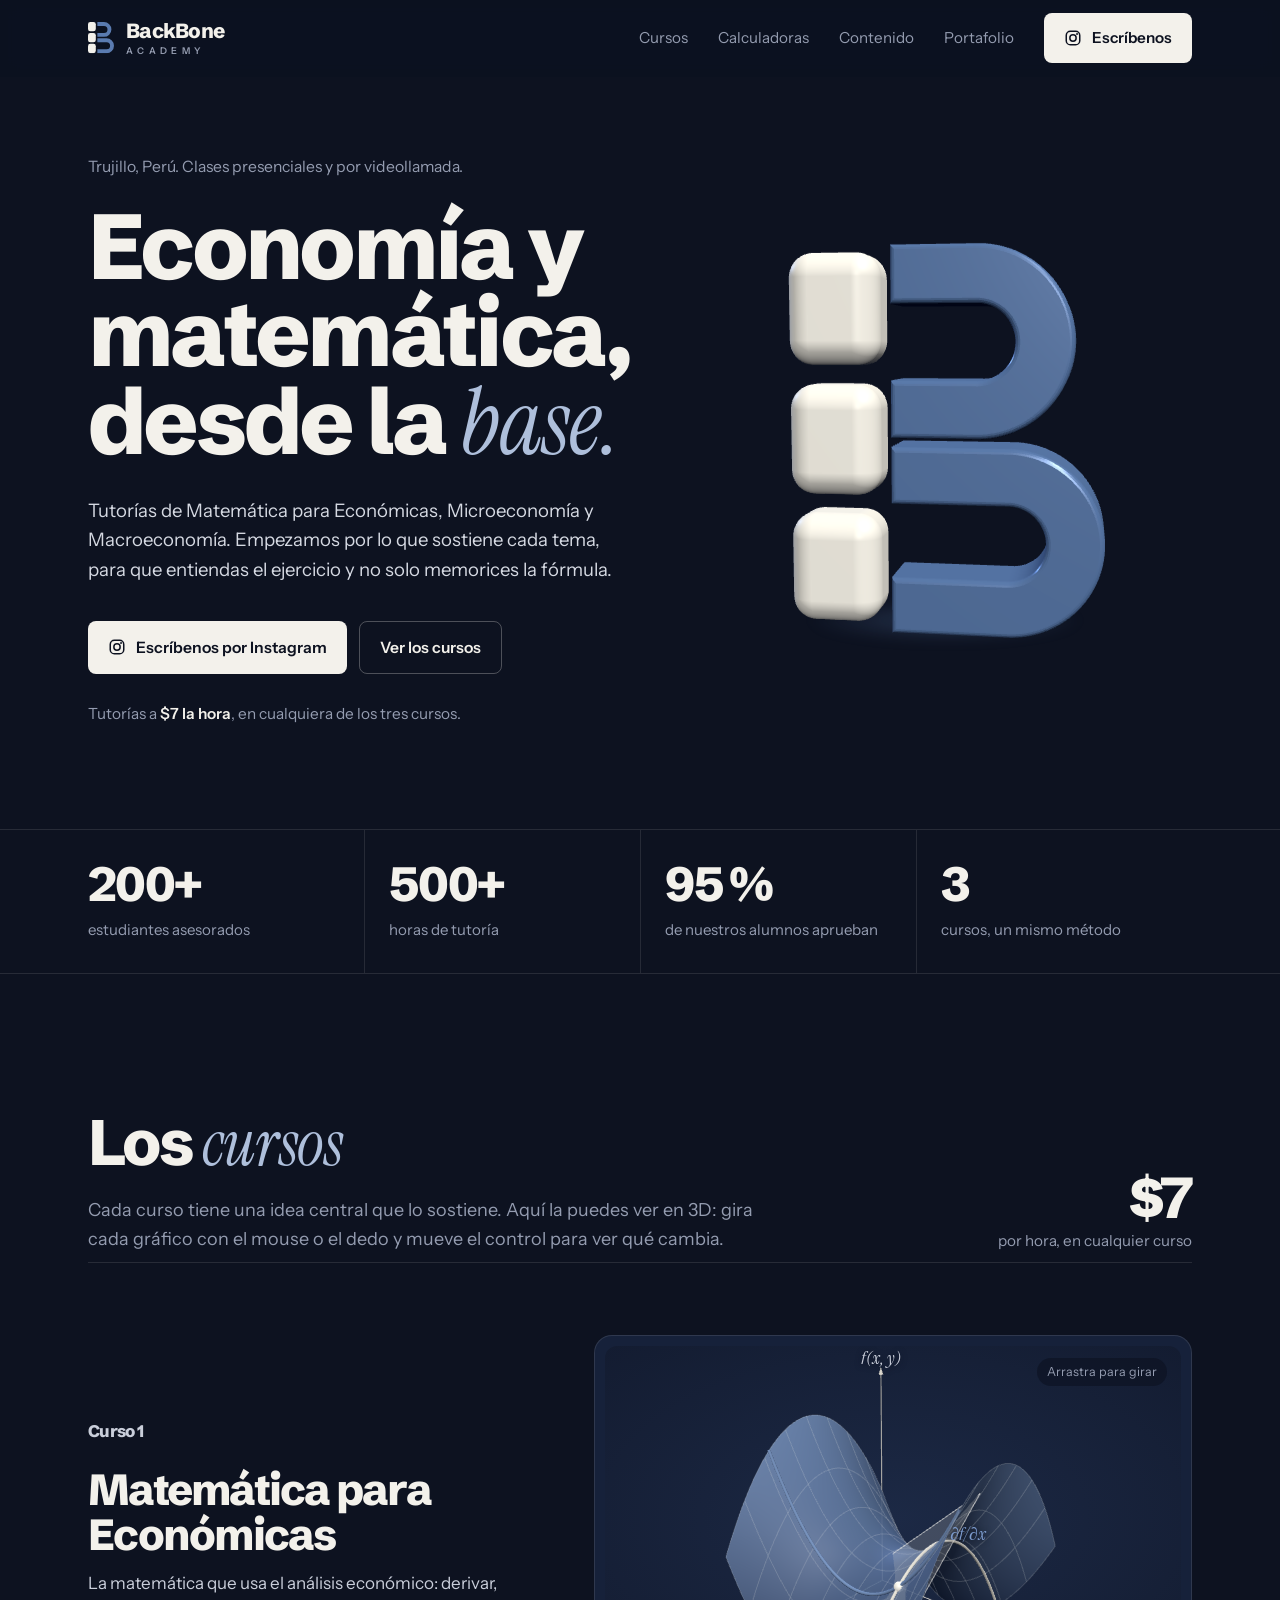
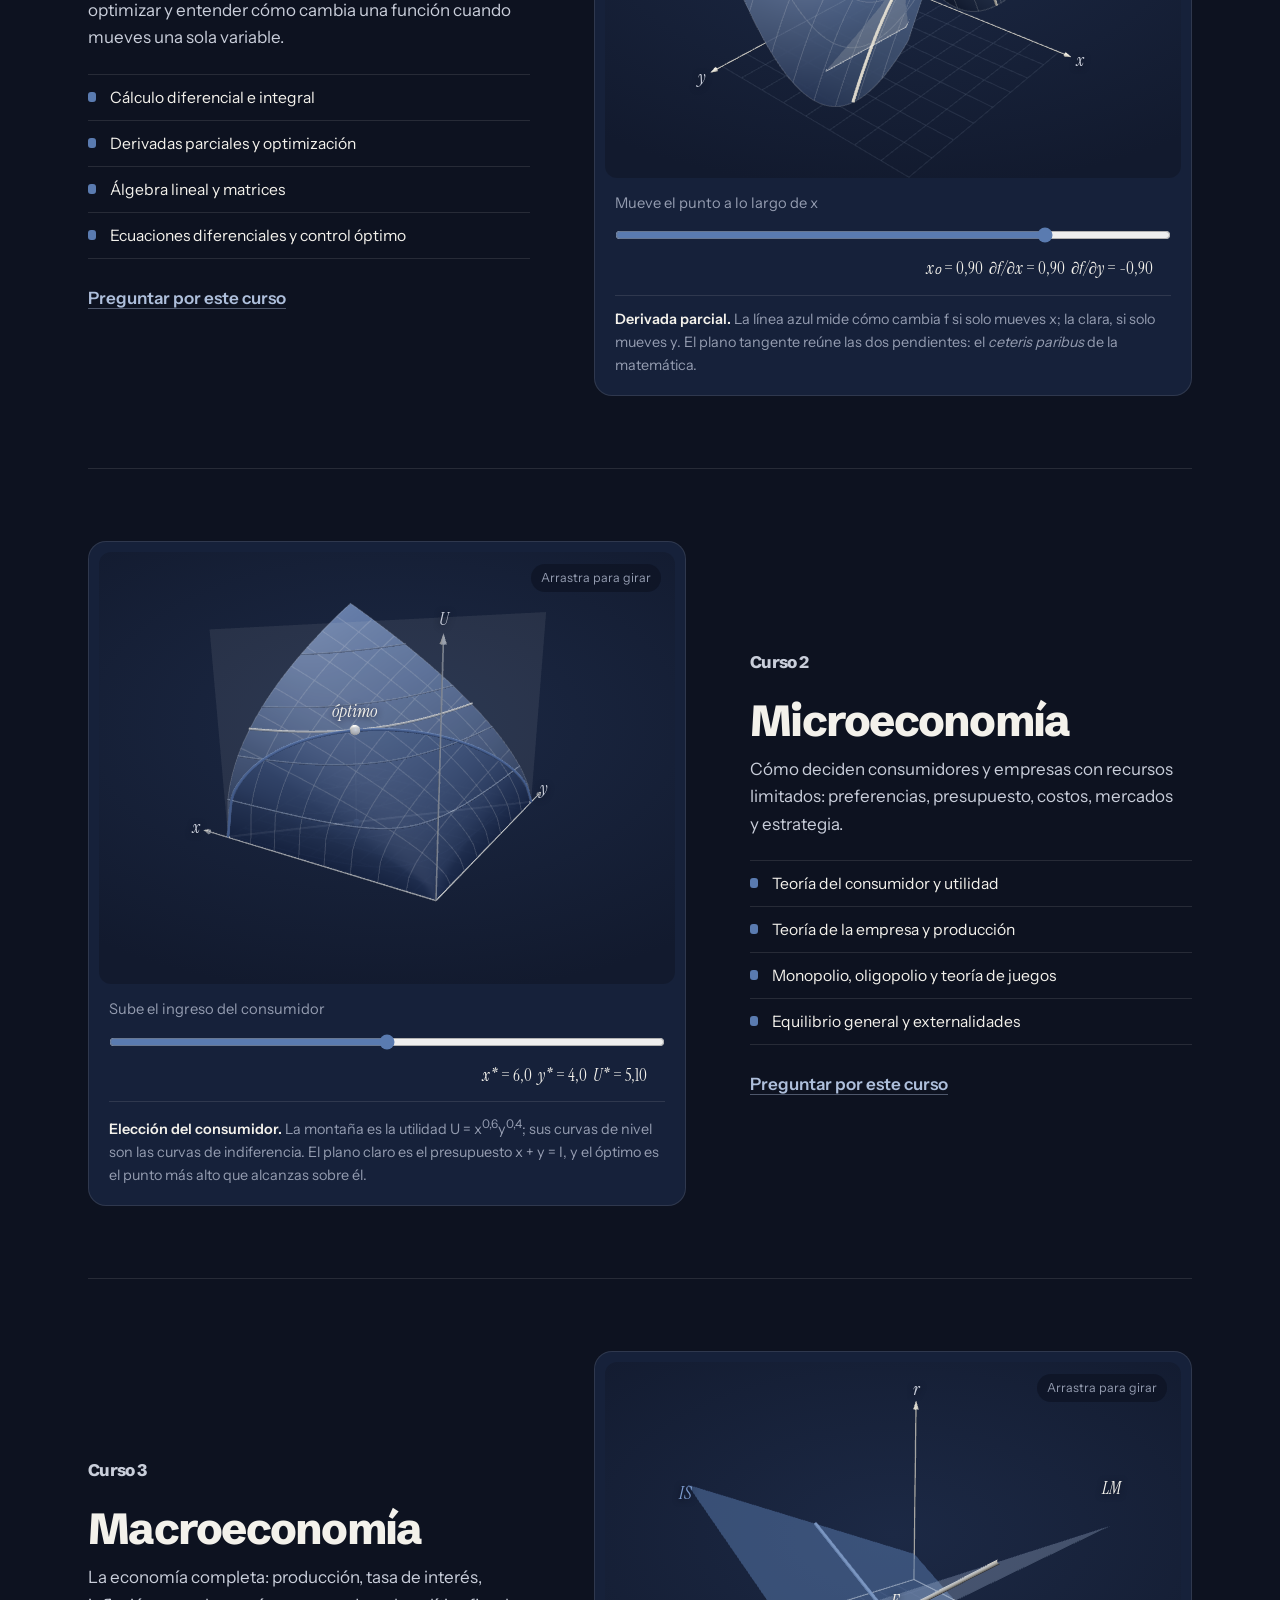
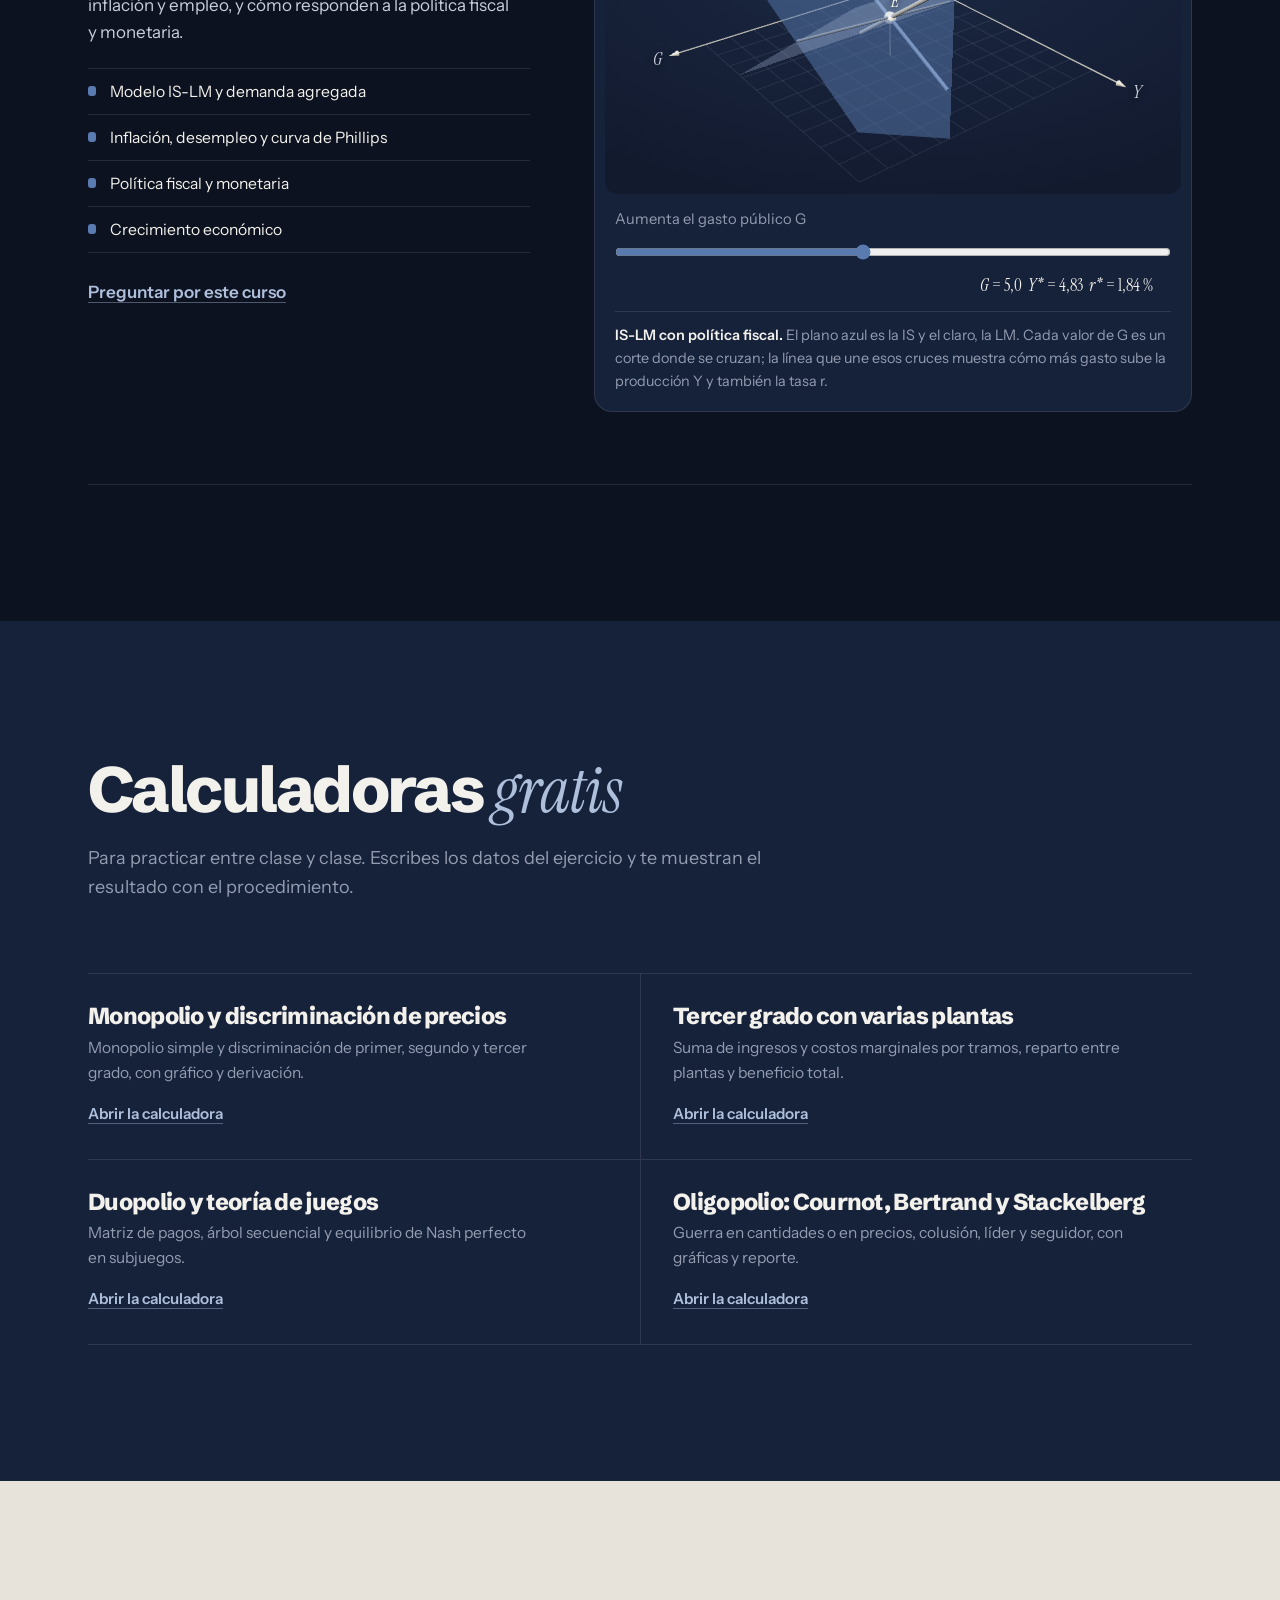
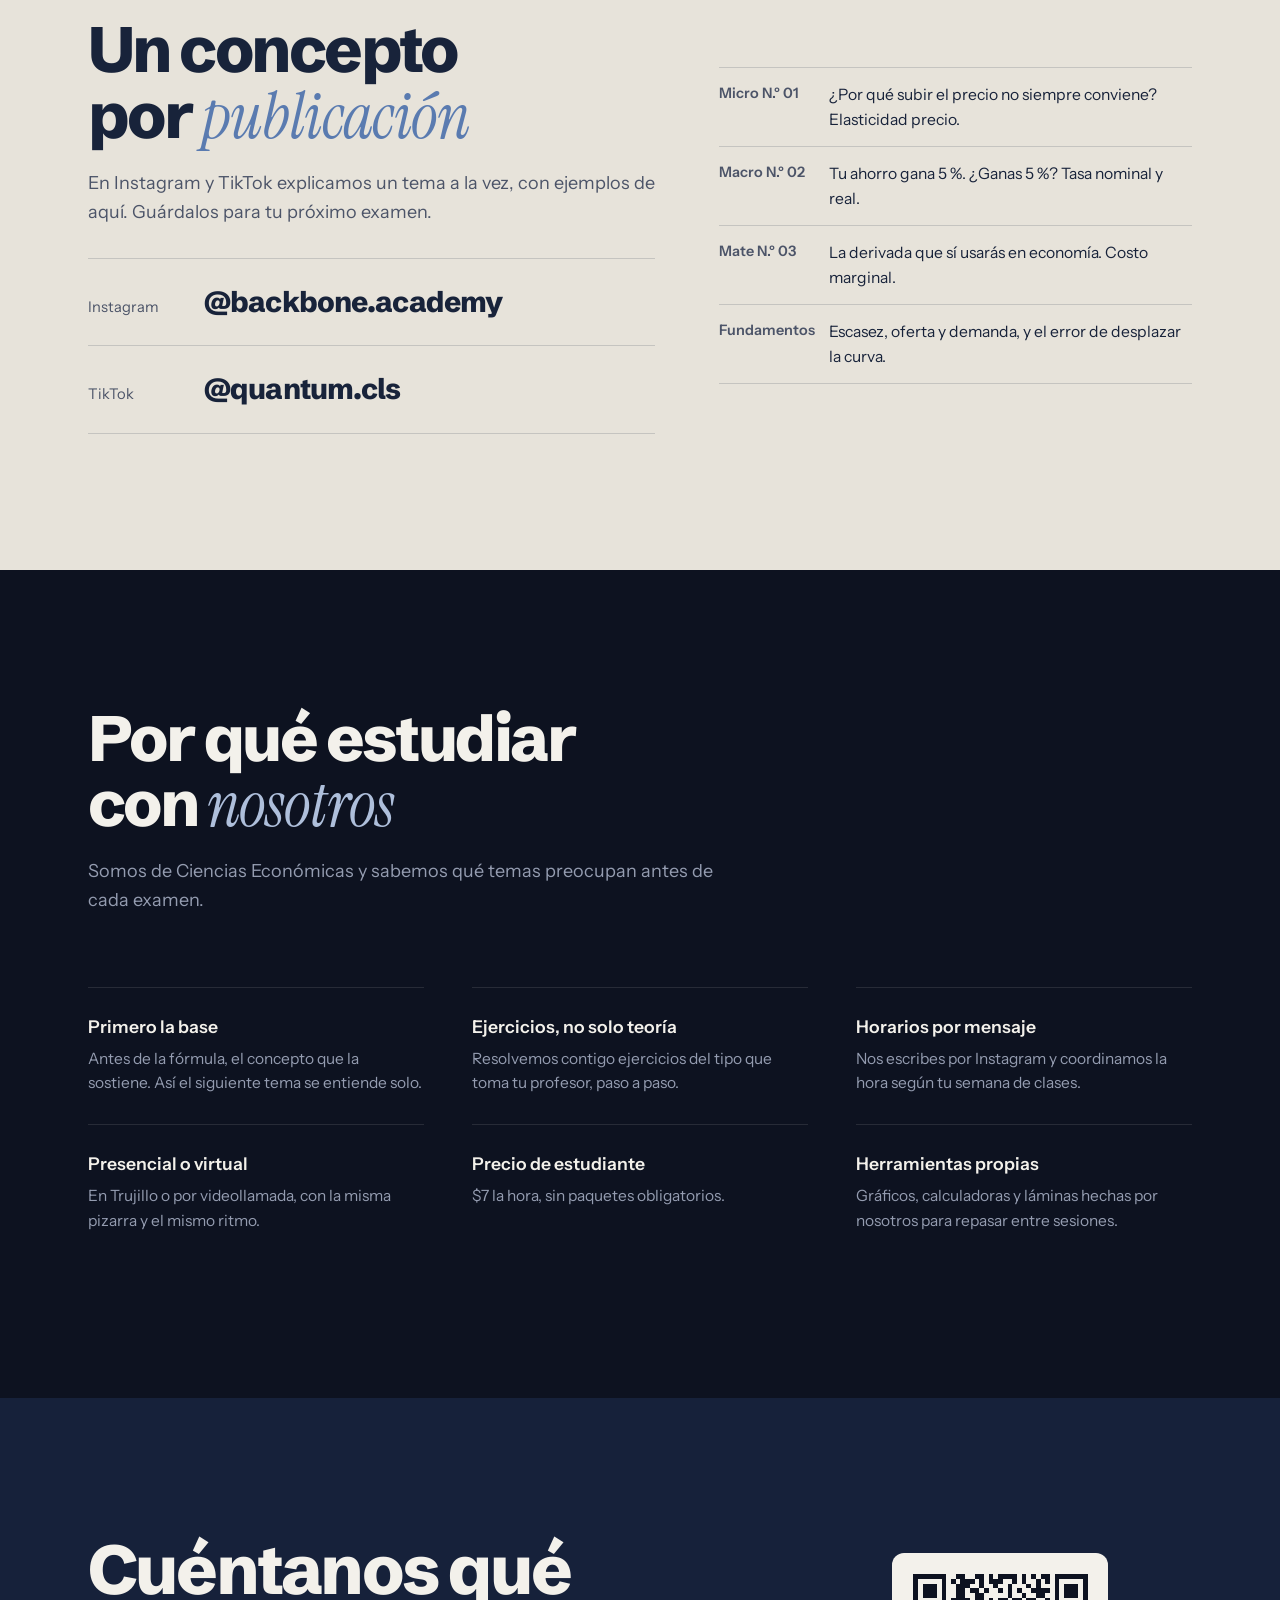
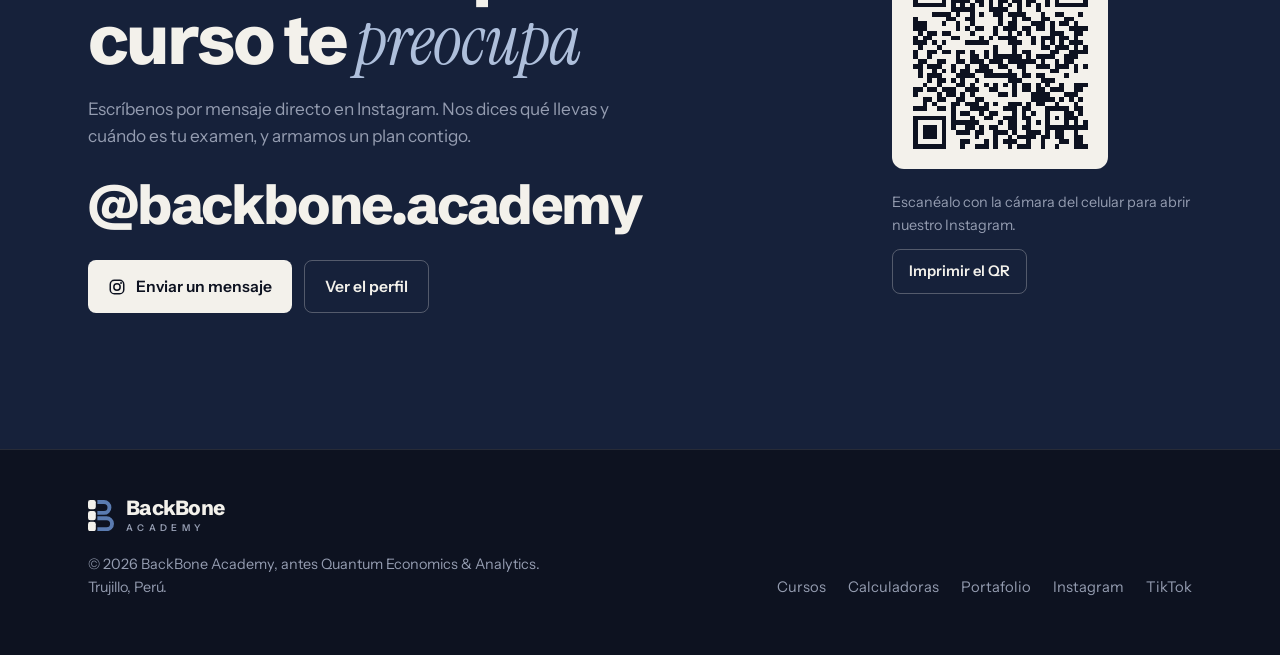
==== commit 23c902e0: "Nueva portada de BackBone Academy, estilo plataforma de cursos - index.html: nueva web de la academi" ====
--- a/academia/index.html
+++ b/academia/index.html
@@ -181,7 +181,7 @@
         <li><a href="#cursos">Cursos</a></li>
         <li><a href="#calculadoras">Calculadoras</a></li>
         <li><a href="#redes">Contenido</a></li>
-        <li><a href="../">Portafolio</a></li>
+        <li><a href="../portafolio.html">Portafolio</a></li>
         <li><a class="boton" href="https://ig.me/m/backbone.academy" target="_blank" rel="noopener"><svg aria-hidden="true"><use href="#ig"/></svg>Escríbenos</a></li>
       </ul>
     </nav>
@@ -192,7 +192,7 @@
     <a href="#calculadoras">Calculadoras</a>
     <a href="#redes">Contenido</a>
     <a href="#contacto">Contacto</a>
-    <a href="../">Portafolio</a>
+    <a href="../portafolio.html">Portafolio</a>
   </nav>
 </header>
 
@@ -420,7 +420,7 @@
     <nav aria-label="Pie de página">
       <a href="#cursos">Cursos</a>
       <a href="#calculadoras">Calculadoras</a>
-      <a href="../">Portafolio</a>
+      <a href="../portafolio.html">Portafolio</a>
       <a href="https://www.instagram.com/backbone.academy/" target="_blank" rel="noopener">Instagram</a>
       <a href="https://www.tiktok.com/@quantum.cls" target="_blank" rel="noopener">TikTok</a>
     </nav>
